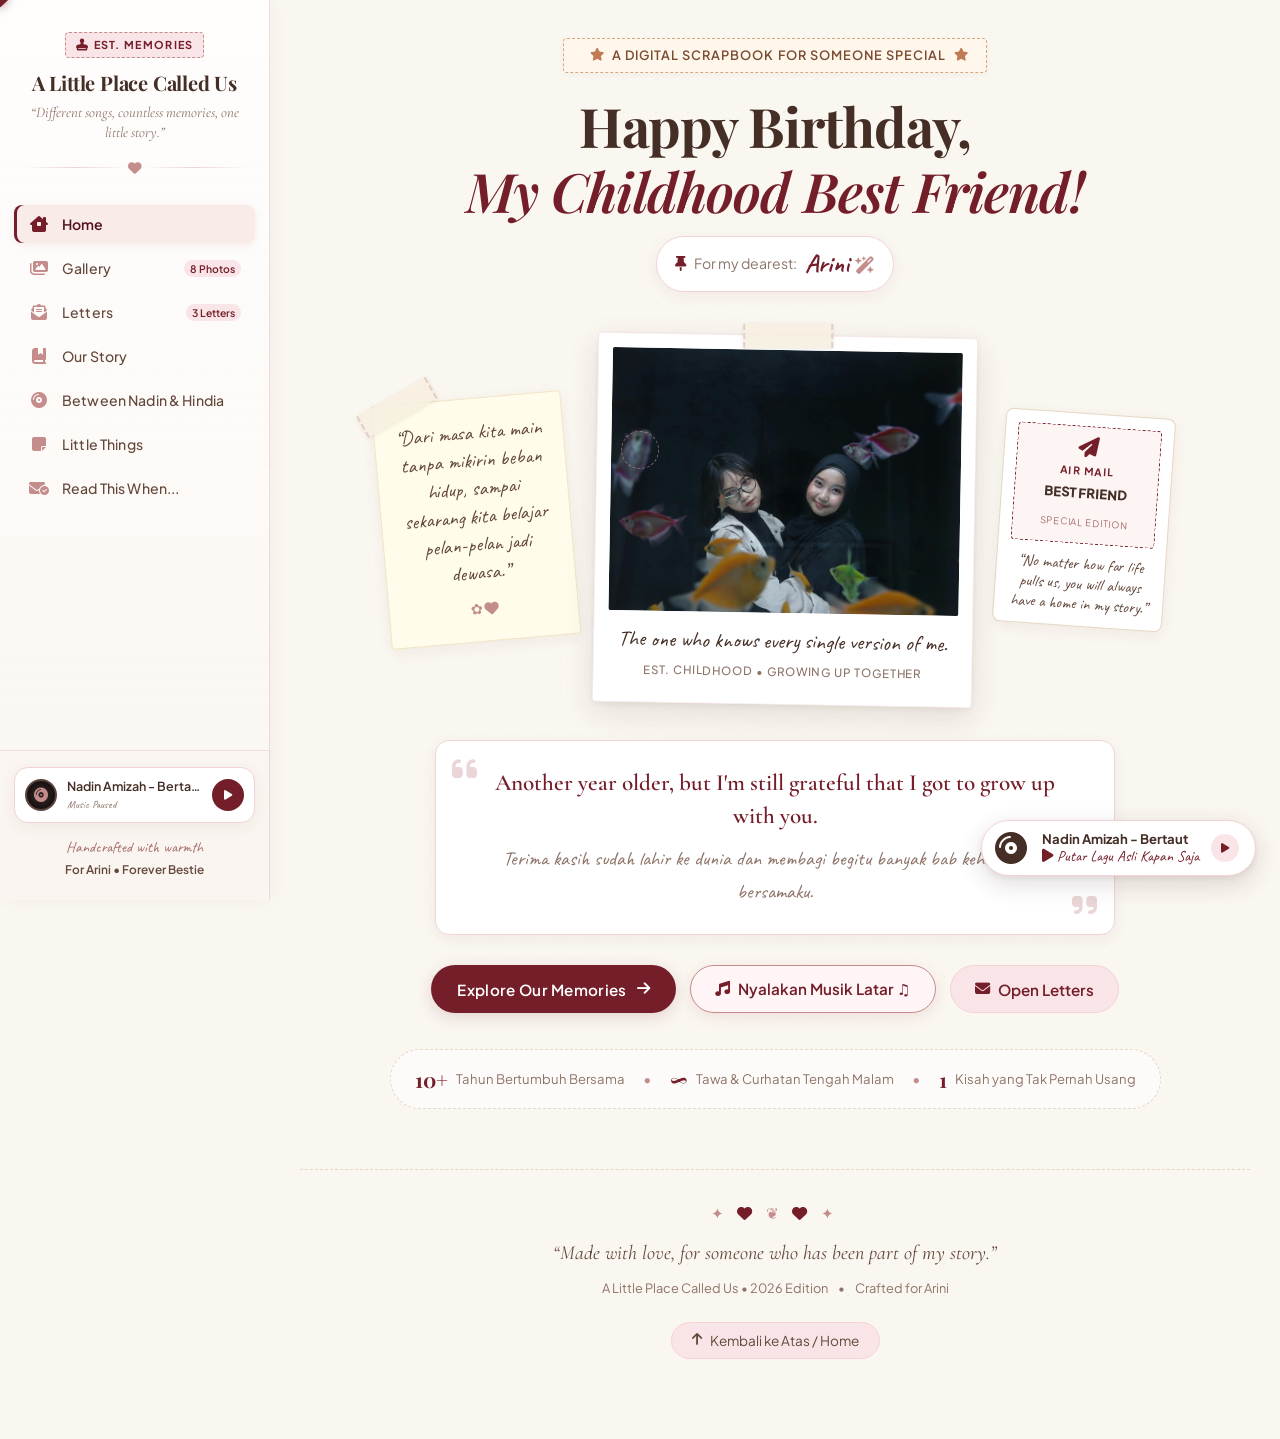
==== index.html @ 7b303b4a "first commit" ====
<!DOCTYPE html>
<html lang="id">
<head>
  <meta charset="UTF-8">
  <meta name="viewport" content="width=device-width, initial-scale=1.0, maximum-scale=5.0">
  <title>A Little Place Called Us — Happy Birthday, Arini!</title>
  <meta name="description" content="A personal memory journal and digital scrapbook for my childhood best friend.">

  <!-- Google Fonts -->
  <link rel="preconnect" href="https://fonts.googleapis.com">
  <link rel="preconnect" href="https://fonts.gstatic.com" crossorigin>
  <link href="https://fonts.googleapis.com/css2?family=Caveat:wght@400..700&family=Cormorant+Garamond:ital,wght@0,400;0,600;1,400&family=Playfair+Display:ital,wght@0,400..800;1,400..800&family=Plus+Jakarta+Sans:wght@300;400;500;600;700&display=swap" rel="stylesheet">

  <!-- Font Awesome 6 (for beautiful icons & symbols) -->
  <link rel="stylesheet" href="https://cdnjs.cloudflare.com/ajax/libs/font-awesome/6.5.2/css/all.min.css" integrity="sha512-SnH5WK+bZxgPHs44uWIX+LLJAJ9/2PkPKZ5QiAj6Ta86w+fsb2TkcmfRyVX3pBnMFcV7oQPJkl9QevSCWr3W6A==" crossorigin="anonymous" referrerpolicy="no-referrer" />

  <link rel="stylesheet" href="style.css">
</head>
<body>

  <!-- Custom Cursor (Desktop) -->
  <div class="custom-cursor" id="customCursor" aria-hidden="true">
    <i class="fa-solid fa-heart"></i>
  </div>
  <div class="custom-cursor-follower" id="customCursorFollower" aria-hidden="true"></div>

  <!-- Loading Screen -->
  <div class="loading-screen" id="loadingScreen">
    <div class="loader-content">
      <div class="loader-envelope">
        <div class="loader-envelope-flap"></div>
        <div class="loader-heart"><i class="fa-solid fa-heart"></i></div>
      </div>
      <h2 class="loader-title">Preparing your little surprise...</h2>
      <p class="loader-subtitle">Mengumpulkan tawa, melodi, dan kenangan kecil kita.</p>
      <div class="loader-bar-wrap">
        <div class="loader-bar" id="loaderBar"></div>
      </div>
      <span class="loader-counter" id="loaderCounter">0%</span>
    </div>
  </div>

  <!-- Floating Hearts Background Container -->
  <div class="floating-hearts-container" id="floatingHeartsContainer" aria-hidden="true"></div>

  <!-- Audio Element -->
  <audio id="bgMusic" loop preload="auto">
    <source src="assets/music/background.wav" type="audio/wav">
    <source src="assets/music/background.mp3" type="audio/mp3">
  </audio>

  <!-- Mobile Top Bar (Responsive Header) -->
  <header class="mobile-topbar" id="mobileTopbar">
    <button class="hamburger-btn" id="hamburgerBtn" aria-label="Buka Menu Navigasi">
      <i class="fa-solid fa-bars hamburger-icon"></i>
    </button>
    <div class="mobile-brand">
      <span class="brand-sub">Scrapbook</span>
      <span class="brand-title">A Little Place Called Us</span>
    </div>
    <button class="mobile-music-btn" id="mobileMusicBtn" aria-label="Musik Latar">
      <i class="fa-solid fa-compact-disc mobile-disc-icon"></i>
    </button>
  </header>

  <!-- Floating Persistent Music Player Widget (Accessible Anywhere, Desktop & Mobile) -->
  <div class="floating-music-widget" id="floatingMusicWidget">
    <button class="floating-music-card" id="floatingMusicBtn" aria-label="Kontrol Musik Latar">
      <div class="floating-disc-wrap">
        <i class="fa-solid fa-compact-disc floating-disc" id="floatingDisc"></i>
        <span class="floating-music-pulse" aria-hidden="true"></span>
      </div>
      <div class="floating-music-info">
        <span class="floating-title" id="floatingSongTitle">Background Melody</span>
        <span class="floating-sub" id="floatingSongStatus"><i class="fa-solid fa-play"></i> Putar Musik Kapan Saja</span>
      </div>
      <div class="floating-action-icon">
        <i class="fa-solid fa-play" id="floatingPlayIcon"></i>
        <i class="fa-solid fa-pause" id="floatingPauseIcon" style="display:none;"></i>
      </div>
    </button>
  </div>

  <!-- Sidebar Overlay (Mobile) -->
  <div class="sidebar-backdrop" id="sidebarBackdrop"></div>

  <div class="layout-wrapper">
    <!-- Sidebar Navigation -->
    <aside class="sidebar" id="sidebar">
      <!-- Mobile Close Button inside drawer -->
      <button class="sidebar-close-btn" id="sidebarCloseBtn" aria-label="Tutup Menu">
        <i class="fa-solid fa-xmark"></i>
      </button>

      <div class="sidebar-header">
        <div class="sidebar-stamp">
          <i class="fa-solid fa-stamp stamp-icon-fa"></i>
          <span class="stamp-text">EST. MEMORIES</span>
        </div>
        <h1 class="sidebar-title">A Little Place Called Us</h1>
        <p class="sidebar-tagline">“Different songs, countless memories, one little story.”</p>
        <div class="sidebar-divider">
          <span><i class="fa-solid fa-heart"></i></span>
        </div>
      </div>

      <nav class="sidebar-nav">
        <ul class="nav-list">
          <li class="nav-item">
            <button class="nav-link active" data-target="home">
              <span class="nav-icon"><i class="fa-solid fa-house-chimney-window"></i></span>
              <span class="nav-text">Home</span>
              <span class="nav-tape"></span>
            </button>
          </li>
          <li class="nav-item">
            <button class="nav-link" data-target="gallery">
              <span class="nav-icon"><i class="fa-solid fa-images"></i></span>
              <span class="nav-text">Gallery</span>
              <span class="nav-badge">8 Photos</span>
            </button>
          </li>
          <li class="nav-item">
            <button class="nav-link" data-target="letters">
              <span class="nav-icon"><i class="fa-solid fa-envelope-open-text"></i></span>
              <span class="nav-text">Letters</span>
              <span class="nav-badge">3 Letters</span>
            </button>
          </li>
          <li class="nav-item">
            <button class="nav-link" data-target="story">
              <span class="nav-icon"><i class="fa-solid fa-book-bookmark"></i></span>
              <span class="nav-text">Our Story</span>
            </button>
          </li>
          <li class="nav-item">
            <button class="nav-link" data-target="music-corner">
              <span class="nav-icon"><i class="fa-solid fa-compact-disc"></i></span>
              <span class="nav-text">Between Nadin &amp; Hindia</span>
            </button>
          </li>
          <li class="nav-item">
            <button class="nav-link" data-target="little-things">
              <span class="nav-icon"><i class="fa-solid fa-note-sticky"></i></span>
              <span class="nav-text">Little Things</span>
            </button>
          </li>
          <li class="nav-item">
            <button class="nav-link" data-target="read-when">
              <span class="nav-icon"><i class="fa-solid fa-envelope-circle-check"></i></span>
              <span class="nav-text">Read This When...</span>
            </button>
          </li>
        </ul>
      </nav>

      <!-- Sidebar Music Player Capsule -->
      <div class="sidebar-footer">
        <div class="music-capsule" id="musicCapsule">
          <div class="vinyl-mini" id="miniVinyl">
            <i class="fa-solid fa-compact-disc fa-spin-slow"></i>
          </div>
          <div class="music-info">
            <span class="music-title-mini" id="musicTitleMini">Play Background Melody</span>
            <span class="music-status" id="musicStatus">Acoustic Lo-Fi Vibes</span>
          </div>
          <button class="music-play-btn" id="musicToggleBtn" aria-label="Toggle Musik">
            <i class="fa-solid fa-play play-icon"></i>
            <i class="fa-solid fa-pause pause-icon" style="display:none;"></i>
          </button>
        </div>

        <div class="sidebar-dedication">
          <span>Handcrafted with warmth</span>
          <strong>For Arini • Forever Bestie</strong>
        </div>
      </div>
    </aside>

    <!-- Main Content Container -->
    <main class="main-content" id="mainContent">

      <!-- ==============================================
           SECTION 1: HOME
           ============================================== -->
      <section class="page-section active" id="home" data-title="Home">
        <div class="scrapbook-container">
          
          <div class="home-hero">
            <!-- Vintage Paper Header Badge -->
            <div class="vintage-badge fade-in">
              <span class="badge-tape"></span>
              <i class="fa-solid fa-star badge-star"></i>
              <span class="badge-txt">A Digital Scrapbook For Someone Special</span>
              <i class="fa-solid fa-star badge-star"></i>
            </div>

            <h1 class="home-headline fade-in delay-1">
              Happy Birthday, <br>
              <span class="highlight-serif">My Childhood Best Friend!</span>
            </h1>

            <div class="friend-name-tag fade-in delay-2">
              <i class="fa-solid fa-thumbtack pin-icon"></i>
              <span class="dear-text">For my dearest:</span>
              <span class="name-script">Arini <i class="fa-solid fa-wand-magic-sparkles"></i></span>
            </div>

            <!-- Main Scrapbook Composition -->
            <div class="home-scrapbook-stage fade-in delay-3">
              
              <!-- Left decorative sticky note -->
              <div class="scrapbook-sticky-note sticky-left">
                <span class="tape-strip tape-diagonal"></span>
                <p class="handwriting-text">
                  “Dari masa kita main tanpa mikirin beban hidup, sampai sekarang kita belajar pelan-pelan jadi dewasa.”
                </p>
                <div class="doodle-flower">
                  <i class="fa-solid fa-flower"></i> ✿ <i class="fa-solid fa-heart"></i>
                </div>
              </div>

              <!-- Main Polaroid Photo -->
              <div class="main-polaroid-wrapper">
                <div class="polaroid-frame main-polaroid">
                  <span class="tape-strip tape-center"></span>
                  <div class="polaroid-img-box">
                    <img src="assets/images/main-photo.jpg" alt="Foto Masa Kecil Kita Berdua" class="polaroid-img" id="homeMainImg">
                    <div class="photo-overlay-vignette"></div>
                  </div>
                  <div class="polaroid-caption">
                    <p class="caption-handwritten">The one who knows every single version of me.</p>
                    <span class="caption-date">Est. Childhood • Growing Up Together</span>
                  </div>
                </div>
              </div>

              <!-- Right decorative postal stamp -->
              <div class="scrapbook-stamp-card stamp-right">
                <div class="stamp-inner">
                  <i class="fa-solid fa-paper-plane stamp-icon"></i>
                  <span class="stamp-country">AIR MAIL</span>
                  <span class="stamp-value">BEST FRIEND</span>
                  <span class="stamp-seal">SPECIAL EDITION</span>
                </div>
                <p class="stamp-note">“No matter how far life pulls us, you will always have a home in my story.”</p>
              </div>

            </div>

            <!-- Animated Quote Card -->
            <div class="quote-card fade-in delay-4">
              <i class="fa-solid fa-quote-left quote-mark"></i>
              <blockquote class="home-quote">
                Another year older, but I'm still grateful that I got to grow up with you.
              </blockquote>
              <i class="fa-solid fa-quote-right quote-mark end"></i>
              <div class="quote-sub-message">
                Terima kasih sudah lahir ke dunia dan membagi begitu banyak bab kehidupanmu bersamaku.
              </div>
            </div>

            <!-- Call to Actions & Direct Music Trigger -->
            <div class="home-actions fade-in delay-5">
              <button class="btn-vintage-primary" data-navigate="gallery">
                <span>Explore Our Memories</span>
                <i class="fa-solid fa-arrow-right"></i>
              </button>
              
              <!-- Direct Music Button: Playable at any time -->
              <button class="btn-vintage-music" id="heroMusicBtn">
                <i class="fa-solid fa-music"></i>
                <span id="heroMusicBtnText">Nyalakan Musik Latar ♫</span>
              </button>

              <button class="btn-vintage-secondary" data-navigate="letters">
                <i class="fa-solid fa-envelope"></i>
                <span>Open Letters</span>
              </button>
            </div>

            <!-- Mini decorative ticker -->
            <div class="friendship-stats-ticker">
              <div class="stat-pill">
                <span class="stat-num">10+</span>
                <span class="stat-lbl">Tahun Bertumbuh Bersama</span>
              </div>
              <div class="stat-dot">•</div>
              <div class="stat-pill">
                <span class="stat-num">∞</span>
                <span class="stat-lbl">Tawa &amp; Curhatan Tengah Malam</span>
              </div>
              <div class="stat-dot">•</div>
              <div class="stat-pill">
                <span class="stat-num">1</span>
                <span class="stat-lbl">Kisah yang Tak Pernah Usang</span>
              </div>
            </div>

          </div>

        </div>
      </section>


      <!-- ==============================================
           SECTION 2: GALLERY — OUR LITTLE MOMENTS
           ============================================== -->
      <section class="page-section" id="gallery" data-title="Gallery">
        <div class="scrapbook-container">
          
          <div class="section-header">
            <span class="section-tag"><i class="fa-solid fa-camera-retro"></i> Photobooth Moments</span>
            <h2 class="section-title">Our Little Moments</h2>
            <p class="section-subtitle">Delapan potret manis di photobooth, ribuan pesona cantik dan tawa menggemaskan yang selalu bikin kangen.</p>
            <div class="floral-divider">
              <span>❧ <i class="fa-solid fa-heart"></i> ❧</span>
            </div>
          </div>

          <div class="gallery-instructions">
            <span class="click-hint"><i class="fa-solid fa-lightbulb"></i> Klik pada setiap polaroid untuk melihat foto dalam ukuran penuh dan membaca cerita di baliknya.</span>
          </div>

          <!-- Pinterest / Scrapbook Masonry Grid (8 Landscape Photobooth Photos) -->
          <div class="scrapbook-grid" id="galleryGrid">
            
            <!-- Photo 1 -->
            <article class="polaroid-item tilt-left" data-index="0" data-src="assets/images/photo1.jpg" data-caption="Lihat deh senyummu di sini, manis dan teduh banget. Dari dulu sampai sekarang, kamu selalu punya aura menenangkan yang bikin siapa pun di dekatmu merasa nyaman." data-date="Photobooth • Senyum Paling Teduh">
              <span class="washi-tape washi-top-left"></span>
              <div class="polaroid-card">
                <div class="polaroid-photo-wrap">
                  <img src="assets/images/photo1.jpg" alt="Photobooth Bersama - Senyum Manis" class="polaroid-thumb" loading="lazy">
                  <div class="hover-zoom-badge">
                    <i class="fa-solid fa-magnifying-glass-plus"></i>
                  </div>
                </div>
                <div class="polaroid-meta">
                  <span class="polaroid-num">#01</span>
                  <p class="polaroid-text">Senyum manismu yang selalu bikin suasana jadi hangat dan tenang.</p>
                </div>
              </div>
            </article>

            <!-- Photo 2 -->
            <article class="polaroid-item tilt-right" data-index="1" data-src="assets/images/photo2.jpg" data-caption="Gaya santai dengan pose andalan, tapi pesonanya gak pernah main-main. Kamu tuh perpaduan sempurna antara sosok yang keren, mandiri, dan berhati sangat tulus." data-date="Photobooth • Cantik &amp; Keren">
              <span class="washi-tape washi-top-right"></span>
              <div class="polaroid-card">
                <div class="polaroid-photo-wrap">
                  <img src="assets/images/photo2.jpg" alt="Photobooth Bersama - Pose Keren" class="polaroid-thumb" loading="lazy">
                  <div class="hover-zoom-badge">
                    <i class="fa-solid fa-magnifying-glass-plus"></i>
                  </div>
                </div>
                <div class="polaroid-meta">
                  <span class="polaroid-num">#02</span>
                  <p class="polaroid-text">Definisi cewek manis dan keren yang pesonanya gak pernah luntur.</p>
                </div>
              </div>
            </article>

            <!-- Photo 3 -->
            <article class="polaroid-item tilt-left" data-index="2" data-src="assets/images/photo3.jpg" data-caption="Tolong ya, ini kenapa lucu dan menggemaskan banget? Mau pose bertopang dagu atau bibir dikerucutin begini, kamu tetap kelihatan sangat manis dan fotogenik!" data-date="Photobooth • Paling Menggemaskan">
              <span class="washi-tape washi-center"></span>
              <div class="polaroid-card">
                <div class="polaroid-photo-wrap">
                  <img src="assets/images/photo3.jpg" alt="Photobooth Bersama - Pose Gemas" class="polaroid-thumb" loading="lazy">
                  <div class="hover-zoom-badge">
                    <i class="fa-solid fa-magnifying-glass-plus"></i>
                  </div>
                </div>
                <div class="polaroid-meta">
                  <span class="polaroid-num">#03</span>
                  <p class="polaroid-text">Pose gemas bertabur pesona bidadari, imutnya kebangetan!</p>
                </div>
              </div>
            </article>

            <!-- Photo 4 -->
            <article class="polaroid-item tilt-right" data-index="3" data-src="assets/images/photo4.jpg" data-caption="Sisi jahil dan lucumu yang selalu berhasil bikin hari-hariku penuh tawa. Gak peduli seabsurd apa posenya, kamu selalu terlihat cantik, ekspresif, dan menyenangkan." data-date="Photobooth • Sisi Jahil &amp; Cantik">
              <span class="washi-tape washi-top-left"></span>
              <div class="polaroid-card">
                <div class="polaroid-photo-wrap">
                  <img src="assets/images/photo4.jpg" alt="Photobooth Bersama - Pose Jahil" class="polaroid-thumb" loading="lazy">
                  <div class="hover-zoom-badge">
                    <i class="fa-solid fa-magnifying-glass-plus"></i>
                  </div>
                </div>
                <div class="polaroid-meta">
                  <span class="polaroid-num">#04</span>
                  <p class="polaroid-text">Mau pose anggun atau konyol begini, cantiknya tetap gak ada tandingannya.</p>
                </div>
              </div>
            </article>

            <!-- Photo 5 -->
            <article class="polaroid-item tilt-left" data-index="4" data-src="assets/images/photo5.jpg" data-caption="Kecantikanmu bukan cuma terpancar dari wajah manismu, tapi juga dari ketulusan hatimu yang luar biasa. Bangga dan bersyukur banget punya sahabat secantik dan sebaik kamu, Arini." data-date="Photobooth • Bidadari Favorit">
              <span class="washi-tape washi-top-right"></span>
              <div class="polaroid-card">
                <div class="polaroid-photo-wrap">
                  <img src="assets/images/photo5.jpg" alt="Photobooth Bersama - Anggun &amp; Manis" class="polaroid-thumb" loading="lazy">
                  <div class="hover-zoom-badge">
                    <i class="fa-solid fa-magnifying-glass-plus"></i>
                  </div>
                </div>
                <div class="polaroid-meta">
                  <span class="polaroid-num">#05</span>
                  <p class="polaroid-text">Cantik, berhati baik, dan selalu jadi sosok favorit di duniaku.</p>
                </div>
              </div>
            </article>

            <!-- Photo 6 -->
            <article class="polaroid-item tilt-right" data-index="5" data-src="assets/images/photo6.jpg" data-caption="Lihat ekspresi usil dan tawamu di sini, gemas banget! Kamu adalah orang yang gak pernah jaim dan selalu bisa membawa kebahagiaan murni di sekelilingmu. Tetap jadi sosok yang ceria dan penuh warna seperti ini ya, Arini!" data-date="Photobooth • Tawa Paling Ceria">
              <span class="washi-tape washi-top-left"></span>
              <div class="polaroid-card">
                <div class="polaroid-photo-wrap">
                  <img src="assets/images/photo6.jpg" alt="Photobooth Bersama - Tawa Lepas &amp; Usil" class="polaroid-thumb" loading="lazy">
                  <div class="hover-zoom-badge">
                    <i class="fa-solid fa-magnifying-glass-plus"></i>
                  </div>
                </div>
                <div class="polaroid-meta">
                  <span class="polaroid-num">#06</span>
                  <p class="polaroid-text">Tawa lepas dan ekspresi ceriamu yang selalu bikin hari-hari jadi berwarna.</p>
                </div>
              </div>
            </article>

            <!-- Photo 7 -->
            <article class="polaroid-item tilt-left" data-index="6" data-src="assets/images/photo7.jpg" data-caption="Pakai bando beruang lucu begini, tingkat keimutanmu langsung melonjak tinggi! Pesona manismu itu alami banget, gak pernah dibuat-buat. Senang banget bisa selalu bertingkah seru dan bahagia bareng kamu." data-date="Photobooth • Manisnya Kelewatan">
              <span class="washi-tape washi-top-right"></span>
              <div class="polaroid-card">
                <div class="polaroid-photo-wrap">
                  <img src="assets/images/photo7.jpg" alt="Photobooth Bersama - Bando Beruang Lucu" class="polaroid-thumb" loading="lazy">
                  <div class="hover-zoom-badge">
                    <i class="fa-solid fa-magnifying-glass-plus"></i>
                  </div>
                </div>
                <div class="polaroid-meta">
                  <span class="polaroid-num">#07</span>
                  <p class="polaroid-text">Bando beruang dan pose seru, tapi tetep kelihatan paling manis seisi dunia.</p>
                </div>
              </div>
            </article>

            <!-- Photo 8 -->
            <article class="polaroid-item tilt-right" data-index="7" data-src="assets/images/photo8.jpg" data-caption="Foto penutup yang sempurna! Pose duck face andalanmu yang selalu juara. Di mataku, kamu akan selalu jadi cewek paling berharga, luar biasa cantik, dan sahabat terbaik yang pernah kumiliki. Selamat ulang tahun, Arini!" data-date="Photobooth • Sempurna &amp; Tiada Dua">
              <span class="washi-tape washi-center"></span>
              <div class="polaroid-card">
                <div class="polaroid-photo-wrap">
                  <img src="assets/images/photo8.jpg" alt="Photobooth Bersama - Pose Duck Face Gemas" class="polaroid-thumb" loading="lazy">
                  <div class="hover-zoom-badge">
                    <i class="fa-solid fa-magnifying-glass-plus"></i>
                  </div>
                </div>
                <div class="polaroid-meta">
                  <span class="polaroid-num">#08</span>
                  <p class="polaroid-text">Pose peace dan duck face andalan—cantik, menggemaskan, dan tiada duanya.</p>
                </div>
              </div>
            </article>

          </div>

        </div>
      </section>


      <!-- ==============================================
           SECTION 3: LETTERS — LETTERS FOR YOU
           ============================================== -->
      <section class="page-section" id="letters" data-title="Letters">
        <div class="scrapbook-container">
          
          <div class="section-header">
            <span class="section-tag"><i class="fa-solid fa-envelope-open-text"></i> Digital Envelopes</span>
            <h2 class="section-title">Letters For You</h2>
            <p class="section-subtitle">Tiga pucuk surat bersegel lilin yang kutulis khusus untukmu. Klik amplop untuk membukanya pelan-pelan.</p>
            <div class="floral-divider">
              <span>❧ <i class="fa-solid fa-heart"></i> ❧</span>
            </div>
          </div>

          <div class="envelopes-wrapper">

            <!-- Envelope 1: Birthday Letter -->
            <div class="envelope-item" data-letter="birthday">
              <div class="envelope-box">
                <div class="envelope-flap"></div>
                <div class="wax-seal seal-burgundy">
                  <i class="fa-solid fa-cake-candles seal-icon"></i>
                </div>
                <div class="envelope-pocket">
                  <span class="envelope-stamp-mini">PAR AVION</span>
                  <div class="envelope-front-text">
                    <span class="env-to">To: Arini</span>
                    <span class="env-tag">A Birthday Letter</span>
                  </div>
                </div>
                <!-- Peeking letter sheet -->
                <div class="letter-sheet-peek">
                  <span class="peek-line"></span>
                  <span class="peek-line short"></span>
                </div>
              </div>
              <div class="envelope-label">
                <h3>A Birthday Letter</h3>
                <p>Selamat bertambah usia, sosok terfavorit di duniaku.</p>
                <button class="btn-open-envelope">
                  <span>Buka Surat Ini</span>
                  <i class="fa-solid fa-arrow-right"></i>
                </button>
              </div>
            </div>

            <!-- Envelope 2: Thank You Letter -->
            <div class="envelope-item" data-letter="thankyou">
              <div class="envelope-box">
                <div class="envelope-flap"></div>
                <div class="wax-seal seal-rose">
                  <i class="fa-solid fa-hand-holding-heart seal-icon"></i>
                </div>
                <div class="envelope-pocket">
                  <span class="envelope-stamp-mini">GRATITUDE</span>
                  <div class="envelope-front-text">
                    <span class="env-to">To: Arini</span>
                    <span class="env-tag">Thank You Letter</span>
                  </div>
                </div>
                <div class="letter-sheet-peek">
                  <span class="peek-line"></span>
                  <span class="peek-line short"></span>
                </div>
              </div>
              <div class="envelope-label">
                <h3>Thank You Letter</h3>
                <p>Terima kasih untuk kehadiranmu yang tulus tanpa syarat.</p>
                <button class="btn-open-envelope">
                  <span>Buka Surat Ini</span>
                  <i class="fa-solid fa-arrow-right"></i>
                </button>
              </div>
            </div>

            <!-- Envelope 3: Letter for Our Future -->
            <div class="envelope-item" data-letter="future">
              <div class="envelope-box">
                <div class="envelope-flap"></div>
                <div class="wax-seal seal-gold">
                  <i class="fa-solid fa-star seal-icon"></i>
                </div>
                <div class="envelope-pocket">
                  <span class="envelope-stamp-mini">FOREVER</span>
                  <div class="envelope-front-text">
                    <span class="env-to">To: Arini</span>
                    <span class="env-tag">A Letter for Our Future</span>
                  </div>
                </div>
                <div class="letter-sheet-peek">
                  <span class="peek-line"></span>
                  <span class="peek-line short"></span>
                </div>
              </div>
              <div class="envelope-label">
                <h3>A Letter for Our Future</h3>
                <p>Sebuah janji kecil untuk tahun-tahun yang akan datang.</p>
                <button class="btn-open-envelope">
                  <span>Buka Surat Ini</span>
                  <i class="fa-solid fa-arrow-right"></i>
                </button>
              </div>
            </div>

          </div>

          <!-- Bottom Scrapbook Quote -->
          <div class="letters-footer-note">
            <span class="handwriting-text">“Words may fade into air, but written letters carry the heartbeat of the moment.”</span>
          </div>

        </div>
      </section>


      <!-- ==============================================
           SECTION 4: OUR STORY — FROM THEN TO NOW
           ============================================== -->
      <section class="page-section" id="story" data-title="Our Story">
        <div class="scrapbook-container">
          
          <div class="section-header">
            <span class="section-tag"><i class="fa-solid fa-clock-rotate-left"></i> Timeline of Us</span>
            <h2 class="section-title">From Then To Now</h2>
            <p class="section-subtitle">Garis waktu perjalanan dua orang anak kecil yang memutuskan untuk saling menggenggam tangan melewati setiap babak kehidupan.</p>
            <div class="floral-divider">
              <span>❧ <i class="fa-solid fa-heart"></i> ❧</span>
            </div>
          </div>

          <!-- Vertical Timeline with Scrapbook Cards -->
          <div class="timeline-tree">
            <div class="timeline-stem-line" aria-hidden="true"></div>

            <!-- Milestone 1: The Beginning -->
            <div class="timeline-node node-left scroll-reveal">
              <div class="timeline-marker">
                <i class="fa-solid fa-shapes marker-icon"></i>
              </div>
              <div class="timeline-card">
                <span class="washi-tape washi-top-right"></span>
                <div class="card-stamp-badge">CHAPTER 01</div>
                <span class="timeline-era">The Beginning • SD &amp; Pesantren</span>
                <h3 class="timeline-heading">“Kamu Duduk Sama Siapa, Ris?”</h3>
                <div class="timeline-date-tag"><i class="fa-regular fa-calendar"></i> Kelas 2 SD — Kelas 6 SD</div>
                <p class="timeline-desc">
                  Masih ingat waktu aku baru pindah sekolah saat kelas 2 SD? Aku duduk di sebelah sepupumu, lalu kamu sesekali datang mampir ke meja kami sambil bertanya kalimat itu. Dari kelas 3 SD kita makin dekat apalagi setelah masuk pesantren bareng. Sampai kelas 6, setiap ada foto bersama posisi kita selalu berdampingan.
                </p>
                <div class="timeline-footnote">
                  <span>✦ Momen kunci:</span> Berawal dari anak baru pindah sekolah dan mampir ke meja kelas, berlanjut jadi teman seumur hidup.
                </div>
              </div>
            </div>

            <!-- Milestone 2: Growing Up -->
            <div class="timeline-node node-right scroll-reveal">
              <div class="timeline-marker">
                <i class="fa-solid fa-video marker-icon"></i>
              </div>
              <div class="timeline-card">
                <span class="washi-tape washi-top-left"></span>
                <div class="card-stamp-badge">CHAPTER 02</div>
                <span class="timeline-era">Growing Up • Era SMP &amp; Konten COVID</span>
                <h3 class="timeline-heading">Jedag-Jedug &amp; Video Transisi Absurd</h3>
                <div class="timeline-date-tag"><i class="fa-regular fa-calendar"></i> Masa SMP &amp; Masa Karantina</div>
                <p class="timeline-desc">
                  Masa SMP saat pandemi COVID jadi masa paling random! Kita sering banget bikin video bareng, mulai dari jedag-jedug sampai berbagai macam video transisi yang waktu itu rasanya keren banget. Walau sekarang kalau dilihat lagi bikin cringe sendiri, tapi selalu ada saja ide untuk bikin video berdua dan tertawa lepas.
                </p>
                <div class="timeline-footnote">
                  <span>✦ Momen kunci:</span> Nggak peduli konsepnya apa, yang penting bisa seru-seruan dan bikin video berdua.
                </div>
              </div>
            </div>

            <!-- Milestone 3: The Memories -->
            <div class="timeline-node node-left scroll-reveal">
              <div class="timeline-marker">
                <i class="fa-solid fa-graduation-cap marker-icon"></i>
              </div>
              <div class="timeline-card">
                <span class="washi-tape washi-top-right"></span>
                <div class="card-stamp-badge">CHAPTER 03</div>
                <span class="timeline-era">The Memories • Masa SMA &amp; Cerita Kelas</span>
                <h3 class="timeline-heading">Tidur di Kelas, Catatan Lambat, &amp; Saling Nyuapin</h3>
                <div class="timeline-date-tag"><i class="fa-regular fa-calendar"></i> Putih Abu-Abu &amp; Bangku Kelas</div>
                <p class="timeline-desc">
                  Masa SMA yang penuh kenangan absurd: duduk sebangku dan kadang tidur bareng di kelas, kamu yang hobi ngemil pas guru nerangin (terutama jam pelajaran agama!), dan kamu yang gak sabaran lihat aku makan kelamaan sampai akhirnya nyuapin sendiri. Padahal kamu punya bakat menulis cerita dan AU Twitter yang puitis, tapi kalau urusan mencatat materi di kelas selalu satu huruf demi satu huruf!
                </p>
                <div class="timeline-footnote">
                  <span>✦ Momen kunci:</span> Dari drama catatan kelas sampai kebiasaan saling menjahili yang bikin masa sekolah begitu berkesan.
                </div>
              </div>
            </div>

            <!-- Milestone 4: Today -->
            <div class="timeline-node node-right scroll-reveal">
              <div class="timeline-marker">
                <i class="fa-solid fa-cake-candles marker-icon"></i>
              </div>
              <div class="timeline-card highlight-card">
                <span class="washi-tape washi-center"></span>
                <div class="card-stamp-badge special">CHAPTER 04</div>
                <span class="timeline-era">Today &amp; Beyond • Hari Ini &amp; Masa Depan</span>
                <h3 class="timeline-heading">Dunia Berbeda, Satu Cerita Berdampingan</h3>
                <div class="timeline-date-tag"><i class="fa-regular fa-calendar"></i> Hari Ulang Tahunmu &amp; Seterusnya</div>
                <p class="timeline-desc">
                  Dari dulu selera kita berbeda: anime vs drama Thailand, BL, dan NCT. Sekarang selera musik pun punya dunia masing-masing: Nadin Amizah vs Hindia. Dari kamu yang dulu tergila-gila cowok virtual hingga akhirnya menemukan cinta di dunia nyata, dan dari yang dulu nggak ngopi sekarang jadi suka ngopi. Dunia boleh berbeda, tapi cerita kita tetap melangkah bersama.
                </p>
                <div class="timeline-footnote">
                  <span>✦ Momen kunci:</span> “Different songs, countless memories, one little story.” Selamat ulang tahun sahabat kecilku!
                </div>
              </div>
            </div>

          </div>

          <!-- Timeline Quote Box -->
          <div class="timeline-quote-box">
            <i class="fa-solid fa-quote-left quote-icon"></i>
            <p class="handwriting-text">
              “Time flies, seasons change, people come and go. But I'm blessed that you stayed.”
            </p>
          </div>

        </div>
      </section>


      <!-- ==============================================
           SECTION 6: BETWEEN NADIN & HINDIA
           ============================================== -->
      <section class="page-section" id="music-corner" data-title="Between Nadin & Hindia">
        <div class="scrapbook-container">
          
          <div class="section-header">
            <span class="section-tag"><i class="fa-solid fa-headphones"></i> Musical Soulmates</span>
            <h2 class="section-title">Between Nadin &amp; Hindia</h2>
            <p class="section-subtitle">“Different songs, countless memories, one little story.”</p>
            <div class="floral-divider">
              <span>❧ <i class="fa-solid fa-music"></i> ❧</span>
            </div>
          </div>

          <!-- Dual Musical Worlds Split -->
          <div class="music-dual-wrapper">
            
            <!-- Her World: Nadin Amizah -->
            <div class="music-world-card world-her">
              <span class="washi-tape washi-top-left washi-soft-pink"></span>
              <div class="world-header">
                <div class="world-badge"><i class="fa-solid fa-sparkles"></i> HER WORLD</div>
                <h3 class="world-artist">Nadin Amizah</h3>
                <p class="world-tagline">Lembut, dreamy, puitis, dan penuh kehangatan.</p>
              </div>

              <div class="world-artwork-box">
                <img src="assets/images/album-nadin.jpg" alt="Artwork Nadin Amizah" class="world-cover" loading="lazy">
                <div class="artwork-vinyl-peeking">
                  <div class="vinyl-disc vinyl-nadin"></div>
                </div>
              </div>

              <div class="world-description">
                <p>
                  Selera musikmu yang sehangat pelukan di sore mendung. Kamu selalu menemukan keindahan dalam bait-bait puisi Nadin yang tenang, membiarkan setiap nadanya menyembuhkan lelah dan merayakan kerentanan dengan begitu anggun.
                </p>
              </div>

              <div class="world-tracklist">
                <h4 class="tracklist-title"><i class="fa-solid fa-music"></i> Lagu Favorit Sahabat (Klik lagu untuk dengarkan aslinya):</h4>
                <ul class="song-list">
                  <li class="song-item active" data-song-key="nadin-bertaut" data-audio="assets/music/nadin-bertaut.m4a">
                    <span class="song-idx">01</span>
                    <div class="song-details">
                      <strong class="song-name">Bertaut</strong>
                      <span class="song-note">Tentang ikatan batin yang tak butuh banyak kata.</span>
                    </div>
                    <button class="song-play-pill" aria-label="Putar Lagu Bertaut">
                      <i class="fa-solid fa-play pill-icon"></i>
                      <span class="pill-label">Putar</span>
                    </button>
                    <span class="song-time">05:16</span>
                  </li>
                  <li class="song-item" data-song-key="nadin-rayuan" data-audio="assets/music/nadin-rayuan.m4a">
                    <span class="song-idx">02</span>
                    <div class="song-details">
                      <strong class="song-name">Rayuan Perempuan Gila</strong>
                      <span class="song-note">Sisi jujur dan rentan yang selalu kamu pahami.</span>
                    </div>
                    <button class="song-play-pill" aria-label="Putar Lagu Rayuan Perempuan Gila">
                      <i class="fa-solid fa-play pill-icon"></i>
                      <span class="pill-label">Putar</span>
                    </button>
                    <span class="song-time">04:32</span>
                  </li>
                  <li class="song-item" data-song-key="nadin-sorai" data-audio="assets/music/nadin-sorai.m4a">
                    <span class="song-idx">03</span>
                    <div class="song-details">
                      <strong class="song-name">Sorai</strong>
                      <span class="song-note">Merayakan pertemuan dan keikhlasan yang tulus.</span>
                    </div>
                    <button class="song-play-pill" aria-label="Putar Lagu Sorai">
                      <i class="fa-solid fa-play pill-icon"></i>
                      <span class="pill-label">Putar</span>
                    </button>
                    <span class="song-time">04:20</span>
                  </li>
                  <li class="song-item" data-song-key="nadin-beranjak" data-audio="assets/music/nadin-beranjak.m4a">
                    <span class="song-idx">04</span>
                    <div class="song-details">
                      <strong class="song-name">Beranjak Dewasa</strong>
                      <span class="song-note">Lagu kita tiap kali merasa dunia berputar terlalu cepat.</span>
                    </div>
                    <button class="song-play-pill" aria-label="Putar Lagu Beranjak Dewasa">
                      <i class="fa-solid fa-play pill-icon"></i>
                      <span class="pill-label">Putar</span>
                    </button>
                    <span class="song-time">04:55</span>
                  </li>
                  <li class="song-item" data-song-key="nadin-dirayakan" data-audio="assets/music/nadin-dirayakan.m4a">
                    <span class="song-idx">05</span>
                    <div class="song-details">
                      <strong class="song-name">Semua Aku Dirayakan</strong>
                      <span class="song-note">Karena bersamamu, aku selalu merasa dirayakan seutuhnya.</span>
                    </div>
                    <button class="song-play-pill" aria-label="Putar Lagu Semua Aku Dirayakan">
                      <i class="fa-solid fa-play pill-icon"></i>
                      <span class="pill-label">Putar</span>
                    </button>
                    <span class="song-time">04:48</span>
                  </li>
                </ul>
              </div>
            </div>

            <!-- My World: Hindia -->
            <div class="music-world-card world-me">
              <span class="washi-tape washi-top-right washi-slate"></span>
              <div class="world-header">
                <div class="world-badge"><i class="fa-solid fa-city"></i> MY WORLD</div>
                <h3 class="world-artist">Hindia (Baskara)</h3>
                <p class="world-tagline">Minimalis, reflektif, jujur, dan sedikit moody.</p>
              </div>

              <div class="world-artwork-box">
                <img src="assets/images/album-hindia.jpg" alt="Artwork Hindia" class="world-cover" loading="lazy">
                <div class="artwork-vinyl-peeking">
                  <div class="vinyl-disc vinyl-hindia"></div>
                </div>
              </div>

              <div class="world-description">
                <p>
                  Selera musikku yang lebih lugas dan penuh renungan realitas kota. Lagu-lagu Hindia yang menemani malam-malam overthinking, tentang lelah yang tak terucap, dan keberanian kecil untuk tetap melangkah walau dunia sedang tidak baik-baik saja.
                </p>
              </div>

              <div class="world-tracklist">
                <h4 class="tracklist-title"><i class="fa-solid fa-music"></i> Lagu Favoritku (Klik lagu untuk dengarkan aslinya):</h4>
                <ul class="song-list">
                  <li class="song-item" data-song-key="hindia-evaluasi" data-audio="assets/music/hindia-evaluasi.m4a">
                    <span class="song-idx">01</span>
                    <div class="song-details">
                      <strong class="song-name">Evaluasi</strong>
                      <span class="song-note">Pengingat untuk bernapas saat semuanya terasa terlalu banyak.</span>
                    </div>
                    <button class="song-play-pill" aria-label="Putar Lagu Evaluasi">
                      <i class="fa-solid fa-play pill-icon"></i>
                      <span class="pill-label">Putar</span>
                    </button>
                    <span class="song-time">03:24</span>
                  </li>
                  <li class="song-item" data-song-key="hindia-secukupnya" data-audio="assets/music/hindia-secukupnya.m4a">
                    <span class="song-idx">02</span>
                    <div class="song-details">
                      <strong class="song-name">Secukupnya</strong>
                      <span class="song-note">Kenyataan bahwa hidup kadang memang seberantakan itu.</span>
                    </div>
                    <button class="song-play-pill" aria-label="Putar Lagu Secukupnya">
                      <i class="fa-solid fa-play pill-icon"></i>
                      <span class="pill-label">Putar</span>
                    </button>
                    <span class="song-time">03:28</span>
                  </li>
                  <li class="song-item" data-song-key="hindia-rumah" data-audio="assets/music/hindia-rumah.m4a">
                    <span class="song-idx">03</span>
                    <div class="song-details">
                      <strong class="song-name">Rumah ke Rumah</strong>
                      <span class="song-note">Tentang siapa yang singgah dan siapa yang menetap.</span>
                    </div>
                    <button class="song-play-pill" aria-label="Putar Lagu Rumah ke Rumah">
                      <i class="fa-solid fa-play pill-icon"></i>
                      <span class="pill-label">Putar</span>
                    </button>
                    <span class="song-time">04:37</span>
                  </li>
                  <li class="song-item" data-song-key="hindia-membasuh" data-audio="assets/music/hindia-membasuh.m4a">
                    <span class="song-idx">04</span>
                    <div class="song-details">
                      <strong class="song-name">Membasuh</strong>
                      <span class="song-note">Membersihkan luka bersama orang yang tepat.</span>
                    </div>
                    <button class="song-play-pill" aria-label="Putar Lagu Membasuh">
                      <i class="fa-solid fa-play pill-icon"></i>
                      <span class="pill-label">Putar</span>
                    </button>
                    <span class="song-time">05:12</span>
                  </li>
                  <li class="song-item" data-song-key="hindia-berdansalah" data-audio="assets/music/hindia-berdansalah.m4a">
                    <span class="song-idx">05</span>
                    <div class="song-details">
                      <strong class="song-name">Berdansalah, Karir Ini Tak Ada Artinya</strong>
                      <span class="song-note">Pengingat agar tidak terlalu keras pada diri sendiri.</span>
                    </div>
                    <button class="song-play-pill" aria-label="Putar Lagu Berdansalah">
                      <i class="fa-solid fa-play pill-icon"></i>
                      <span class="pill-label">Putar</span>
                    </button>
                    <span class="song-time">04:08</span>
                  </li>
                </ul>
              </div>
            </div>

          </div>

          <!-- OUR SONG Aesthetic Turntable Player -->
          <div class="our-song-player-card">
            <span class="tape-strip tape-center"></span>
            
            <div class="our-song-header">
              <span class="badge-our-song"><i class="fa-solid fa-compact-disc"></i> OUR HARMONY</span>
              <h3 class="our-song-title">“Different songs, countless memories, one little story.”</h3>
              <p class="our-song-subtitle">Dua selera yang berbeda, dipertemukan dalam satu rasa hangat yang sama.</p>
            </div>

            <div class="turntable-player-layout">
              <!-- Vinyl Record Turntable -->
              <div class="turntable-box">
                <div class="vinyl-platter" id="vinylPlatter">
                  <div class="vinyl-center-label">
                    <i class="fa-solid fa-compact-disc label-star"></i>
                    <span class="label-title">A Little Place Called Us</span>
                    <span class="label-sub">Special Acoustic Mix</span>
                  </div>
                </div>
                <!-- Tonearm -->
                <div class="turntable-tonearm" id="turntableTonearm">
                  <div class="tonearm-head"></div>
                </div>
              </div>

              <!-- Player Controls & Equalizer -->
              <div class="turntable-controls">
                <div class="current-track-meta">
                  <span class="now-playing-tag">NOW PLAYING:</span>
                  <h4 class="now-playing-title" id="nowPlayingTitle">Bertaut &amp; Evaluasi (Acoustic Friendship Melody)</h4>
                  <p class="now-playing-artist" id="nowPlayingArtist">Nadin Amizah &times; Hindia Mashup</p>
                </div>

                <!-- Animated Equalizer Wave -->
                <div class="audio-equalizer" id="audioEqualizer">
                  <span class="eq-bar"></span>
                  <span class="eq-bar"></span>
                  <span class="eq-bar"></span>
                  <span class="eq-bar"></span>
                  <span class="eq-bar"></span>
                  <span class="eq-bar"></span>
                  <span class="eq-bar"></span>
                  <span class="eq-bar"></span>
                </div>

                <!-- Scrubber -->
                <div class="player-scrubber-wrap" id="playerScrubberWrap">
                  <div class="player-scrubber-bar" id="playerScrubberBar"></div>
                </div>
                <div class="player-time-row">
                  <span id="playerCurrentTime">00:00</span>
                  <span id="playerTotalTime">03:45</span>
                </div>

                <!-- Buttons -->
                <div class="player-buttons-row">
                  <button class="player-btn btn-prev" id="playerPrevBtn" aria-label="Lagu Sebelumnya">
                    <i class="fa-solid fa-backward-step"></i>
                  </button>

                  <button class="player-btn btn-play-main" id="playerPlayMainBtn" aria-label="Putar Musik">
                    <i class="fa-solid fa-play icon-play"></i>
                    <i class="fa-solid fa-pause icon-pause" style="display:none;"></i>
                  </button>

                  <button class="player-btn btn-next" id="playerNextBtn" aria-label="Lagu Selanjutnya">
                    <i class="fa-solid fa-forward-step"></i>
                  </button>
                </div>

                <div class="audio-notice">
                  <span><i class="fa-solid fa-circle-play"></i> Kamu bisa menyalakan atau menjeda lagu ini kapan saja dari tombol di atas maupun widget melayang di kanan bawah layar.</span>
                </div>
              </div>
            </div>

          </div>

        </div>
      </section>


      <!-- ==============================================
           SECTION 7: LITTLE THINGS
           ============================================== -->
      <section class="page-section" id="little-things" data-title="Little Things">
        <div class="scrapbook-container">
          
          <div class="section-header">
            <span class="section-tag"><i class="fa-solid fa-thumbtack"></i> Scrapbook Notes</span>
            <h2 class="section-title">Little Things I Remember About You</h2>
            <p class="section-subtitle">“Because the biggest love is hidden in the smallest, sweetest details.”</p>
            <div class="floral-divider">
              <span>❧ <i class="fa-solid fa-heart"></i> ❧</span>
            </div>
          </div>

          <div class="little-things-intro">
            <span class="click-hint"><i class="fa-solid fa-lightbulb"></i> Klik setiap kartu catatan di bawah untuk membuka kenangan dan detail kecil yang selalu kuingat tentangmu.</span>
          </div>

          <!-- Scrapbook Cards Grid (Authentic Memories & Habits) -->
          <div class="cards-scrapbook-grid">
            
            <!-- Card 1: THE BEGINNING -->
            <div class="scrap-card card-yellow-paper" data-card="beginning">
              <i class="fa-solid fa-thumbtack card-pin"></i>
              <div class="card-tag">#01 • THE BEGINNING</div>
              <h3 class="card-title">Your First Little Question</h3>
              <p class="card-preview">Dulu kita bahkan belum benar-benar saling mengenal...</p>
              <div class="card-hidden-content">
                <hr class="card-divider">
                <div class="handwriting-text">
                  <p>“Masih ingat nggak waktu aku baru pindah sekolah saat kelas 2 SD? Aku duduk di sebelah sepupumu, lalu kamu sesekali datang menghampiri meja kami sambil bertanya, 'Kamu duduk sama siapa, Ris?' WKWKWK. Dulu mungkin itu cuma pertanyaan biasa buatmu, tapi siapa sangka orang yang dulu cuma sesekali mampir ke meja kami akhirnya jadi salah satu orang yang paling banyak punya cerita bersamaku.</p>
                  <p>Kita mulai semakin dekat saat kelas 3 SD, apalagi setelah memasuki sekolah pesantren. Semakin naik kelas, semakin banyak cerita yang kita punya. Sampai kelas 6, setiap ada foto bersama, entah bagaimana posisi kita selalu bersebelahan. Sepertinya dari dulu memang sudah terbiasa berdampingan, bahkan sebelum menyadari betapa dekatnya kita nantinya.</p>
                  <p>Kalau dipikir-pikir, lucu juga ya. Semuanya dimulai dari seorang anak yang baru pindah sekolah dan pertanyaan sederhana di depan meja kelas.”</p>
                </div>
              </div>
              <button class="btn-card-toggle">
                <span>Buka Catatan</span>
                <i class="fa-solid fa-arrow-right"></i>
              </button>
            </div>

            <!-- Card 2: PARTNERS IN CRIME -->
            <div class="scrap-card card-pink-paper" data-card="crime">
              <span class="washi-tape washi-top-right"></span>
              <div class="card-tag">#02 • PARTNERS IN CRIME</div>
              <h3 class="card-title">Our Favorite Kind of Chaos</h3>
              <p class="card-preview">Dari saling mengejek sampai menggosipkan hal-hal random...</p>
              <div class="card-hidden-content">
                <hr class="card-divider">
                <div class="handwriting-text">
                  <p>“Sepertinya kita memang punya bakat khusus untuk saling mengejek satu sama lain. Dari zaman SD, SMP, sampai SMA, selalu ada saja bahan untuk dijadikan candaan. Kadang saling membully, kadang bergosip, kadang cuma menertawakan sesuatu yang mungkin orang lain nggak akan mengerti.</p>
                  <p>Entah bagaimana, hal-hal receh seperti itu selalu terasa lebih seru kalau dilakukan bersamamu. Kita juga pernah melewati banyak fase dengan kesukaan yang berbeda-beda. Aku dengan anime kesukaanku, sementara kamu pernah berada di era drama Thailand dan BL. Lalu ketika SMA, aku masih setia dengan anime, sedangkan kamu mulai memasuki dunia K-pop, terutama NCT.</p>
                  <p>Sekarang urusan musik pun kita punya dunia masing-masing. Kamu dengan lagu-lagu Nadin Amizah dan aku dengan Hindia.</p>
                  <p>Dan satu hal yang nggak boleh dilupakan, kamu itu dari dulu punya bakat luar biasa untuk tergila-gila sama cowok virtual. WKWKWK. Entah sudah berapa banyak karakter fiksi yang pernah berhasil mencuri perhatianmu. Untungnya sekarang kamu sudah menemukan cinta di dunia nyata. Akhirnya nggak cuma mengagumi cowok dari balik layar, ya? HAHAHA.</p>
                  <p>Ternyata selera boleh berbeda, dunia boleh berbeda, tapi cerita kita tetap berjalan berdampingan.”</p>
                </div>
              </div>
              <button class="btn-card-toggle">
                <span>Buka Catatan</span>
                <i class="fa-solid fa-arrow-right"></i>
              </button>
            </div>

            <!-- Card 3: OUR CONTENT ERA -->
            <div class="scrap-card card-kraft-paper" data-card="content-era">
              <span class="card-tape-corner"></span>
              <div class="card-tag">#03 • OUR CONTENT ERA</div>
              <h3 class="card-title">The COVID Video Chronicles</h3>
              <p class="card-preview">Jedag-jedug, transisi, dan video-video random zaman SMP...</p>
              <div class="card-hidden-content">
                <hr class="card-divider">
                <div class="handwriting-text">
                  <p>“Kalau mengingat masa SMP saat COVID, rasanya pengin ketawa sekaligus malu sendiri. Kita sering banget bikin video bersama, mulai dari jedag-jedug sampai berbagai macam video transisi yang waktu itu rasanya keren banget. HAHAHA.</p>
                  <p>Nggak peduli konsepnya apa, selalu ada saja ide untuk bikin video lagi. Rasanya setiap momen bisa dijadikan bahan untuk membuat konten bersama.</p>
                  <p>Mungkin sekarang kalau melihat hasil videonya lagi kita bakal merasa cringe sendiri, tapi justru itu yang bikin kenangannya berharga. Kita pernah berada di masa ketika hal sesederhana membuat video bersama bisa jadi kesenangan tersendiri.</p>
                  <p>Kalau suatu hari kita membuka lagi video-video lama itu, semoga kita masih bisa tertawa dengan cara yang sama seperti dulu.”</p>
                </div>
              </div>
              <button class="btn-card-toggle">
                <span>Buka Catatan</span>
                <i class="fa-solid fa-arrow-right"></i>
              </button>
            </div>

            <!-- Card 4: HER LITTLE LITERARY WORLD -->
            <div class="scrap-card card-cream-paper" data-card="literary-world">
              <i class="fa-solid fa-thumbtack card-pin"></i>
              <div class="card-tag">#04 • HER LITTLE LITERARY WORLD</div>
              <h3 class="card-title">A Girl Made of Words</h3>
              <p class="card-preview">Punya banyak cerita di kepala, pandai merangkai kata, tapi selalu kehabisan waktu saat mencatat pelajaran...</p>
              <div class="card-hidden-content">
                <hr class="card-divider">
                <div class="handwriting-text">
                  <p>“Ada satu sisi dirimu yang selalu menarik buatku, yaitu kecintaanmu sama dunia tulisan. Dulu waktu SMA kamu suka banget baca AU di Twitter, tenggelam dalam cerita-cerita yang entah berapa banyak sudah kamu baca.</p>
                  <p>Kamu juga punya kemampuan merangkai kata yang bagus banget. Bisa bikin cerpen, menyusun kalimat puitis, dan menuangkan sesuatu ke dalam tulisan dengan cara yang indah. Kadang aku sampai berpikir, kok bisa ya seseorang punya banyak sekali kata-kata indah di kepalanya?</p>
                  <p>Kamu itu seperti punya dunia sendiri yang dipenuhi cerita, kalimat, dan imajinasi. Tapi lucunya, semua kemampuan sastra itu seolah menghilang ketika tiba waktunya mencatat pelajaran di kelas. WKWKWK.</p>
                  <p>Kalau menulis cerita bisa seindah itu, kenapa mencatat materi harus satu huruf demi satu huruf? Guru sudah menjelaskan panjang lebar, sementara tulisanmu masih berjuang mengejar materi. HAHAHA.</p>
                  <p>Tapi itulah salah satu hal yang membuatmu unik. Seseorang yang bisa begitu pandai merangkai kata, tetapi kalau urusan mencatat di kelas ternyata punya kecepatan tersendiri.”</p>
                </div>
              </div>
              <button class="btn-card-toggle">
                <span>Buka Catatan</span>
                <i class="fa-solid fa-arrow-right"></i>
              </button>
            </div>

            <!-- Card 5: CLASSROOM MEMORIES -->
            <div class="scrap-card card-rose-paper" data-card="classroom-memories">
              <span class="washi-tape washi-center"></span>
              <div class="card-tag">#05 • CLASSROOM MEMORIES</div>
              <h3 class="card-title">Sleeping, Snacking &amp; Slow Notes</h3>
              <p class="card-preview">Masa SMA, tidur di kelas, makan saat pelajaran, dan urusan menyuapi teman...</p>
              <div class="card-hidden-content">
                <hr class="card-divider">
                <div class="handwriting-text">
                  <p>“HAHAHAHA, masa SMA mungkin punya banyak sekali cerita yang nggak akan pernah habis kalau dibahas.</p>
                  <p>Kita yang sering duduk bersebelahan, bahkan kadang sampai tidur bareng di kelas. Belum lagi kebiasaanmu yang suka makan saat guru sedang menjelaskan. Apalagi kalau sudah pelajaran agama, rasanya kamu punya hubungan yang cukup rumit dengan jam pelajaran itu. WKWKWK.</p>
                  <p>Ada juga kebiasaanmu yang satu ini: kalau sudah waktunya mencatat, rasanya setiap huruf harus ditulis dengan penuh pertimbangan. Satu huruf demi satu huruf, pelan-pelan sekali. Padahal kalau urusan merangkai kata untuk cerita, kamu bisa begitu lancar. Memang ada-ada saja dirimu.</p>
                  <p>Dan aku juga nggak akan lupa bagaimana kamu selalu kesal kalau aku makan terlalu lama sampai akhirnya memilih menyuapiku sendiri. HAHAHAHA.</p>
                  <p>Dulu kamu bahkan nggak minum kopi waktu sekolah, tapi sekarang setelah lulus malah jadi suka ngopi. Banyak juga ya kebiasaan yang berubah seiring waktu.</p>
                  <p>Kalau dipikir-pikir, kelas mungkin tempat kita belajar, tapi ternyata juga menjadi tempat terkumpulnya banyak kenangan absurd kita. Dari tidur bersama, makan saat pelajaran, sampai hal-hal kecil yang sekarang justru paling sering membuatku tersenyum ketika mengingatnya.”</p>
                </div>
              </div>
              <button class="btn-card-toggle">
                <span>Buka Catatan</span>
                <i class="fa-solid fa-arrow-right"></i>
              </button>
            </div>

          </div>

          <!-- Little Things Closing Quote Banner -->
          <div class="little-things-footer-banner">
            <span class="deco-icon-left"><i class="fa-solid fa-seedling"></i> <i class="fa-solid fa-star"></i></span>
            <p class="little-things-footer-quote">
              “Some memories are too small to tell everyone, but too special to ever forget.”
            </p>
            <span class="deco-icon-right"><i class="fa-solid fa-heart"></i> <i class="fa-solid fa-sparkles"></i></span>
          </div>

        </div>
      </section>


      <!-- ==============================================
           SECTION 8: READ THIS WHEN...
           ============================================== -->
      <section class="page-section" id="read-when" data-title="Read This When...">
        <div class="scrapbook-container">
          
          <div class="section-header">
            <span class="section-tag"><i class="fa-solid fa-envelope-circle-check"></i> Emergency Hugs</span>
            <h2 class="section-title">Read This When...</h2>
            <p class="section-subtitle">Untuk saat-saat di mana aku gak bisa ada langsung di sampingmu, simpan surat-surat kecil ini di dalam hatimu.</p>
            <div class="floral-divider">
              <span>❧ <i class="fa-solid fa-heart"></i> ❧</span>
            </div>
          </div>

          <!-- Mini Envelopes Grid -->
          <div class="read-when-grid">
            
            <!-- When 1 -->
            <div class="when-envelope" data-when="sad">
              <div class="when-env-pocket">
                <div class="when-flap"></div>
                <div class="when-seal"><i class="fa-solid fa-cloud-showers-heavy"></i></div>
                <div class="when-title-box">
                  <span class="when-label">OPEN WHEN:</span>
                  <h4>Read this when you're sad.</h4>
                </div>
              </div>
              <button class="btn-open-when">
                <span>Buka Surat Pelukan</span>
                <i class="fa-solid fa-arrow-right"></i>
              </button>
            </div>

            <!-- When 2 -->
            <div class="when-envelope" data-when="miss">
              <div class="when-env-pocket">
                <div class="when-flap"></div>
                <div class="when-seal"><i class="fa-solid fa-paper-plane"></i></div>
                <div class="when-title-box">
                  <span class="when-label">OPEN WHEN:</span>
                  <h4>Read this when you miss me.</h4>
                </div>
              </div>
              <button class="btn-open-when">
                <span>Buka Surat Rindu</span>
                <i class="fa-solid fa-arrow-right"></i>
              </button>
            </div>

            <!-- When 3 -->
            <div class="when-envelope" data-when="lonely">
              <div class="when-env-pocket">
                <div class="when-flap"></div>
                <div class="when-seal"><i class="fa-solid fa-moon"></i></div>
                <div class="when-title-box">
                  <span class="when-label">OPEN WHEN:</span>
                  <h4>Read this when you feel lonely.</h4>
                </div>
              </div>
              <button class="btn-open-when">
                <span>Buka Surat Hangat</span>
                <i class="fa-solid fa-arrow-right"></i>
              </button>
            </div>

            <!-- When 4 -->
            <div class="when-envelope" data-when="loved">
              <div class="when-env-pocket">
                <div class="when-flap"></div>
                <div class="when-seal"><i class="fa-solid fa-heart"></i></div>
                <div class="when-title-box">
                  <span class="when-label">OPEN WHEN:</span>
                  <h4>Read this when you need a reminder that you're loved.</h4>
                </div>
              </div>
              <button class="btn-open-when">
                <span>Buka Surat Cinta</span>
                <i class="fa-solid fa-arrow-right"></i>
              </button>
            </div>

            <!-- When 5 -->
            <div class="when-envelope" data-when="difficult">
              <div class="when-env-pocket">
                <div class="when-flap"></div>
                <div class="when-seal"><i class="fa-solid fa-seedling"></i></div>
                <div class="when-title-box">
                  <span class="when-label">OPEN WHEN:</span>
                  <h4>Read this when life gets difficult.</h4>
                </div>
              </div>
              <button class="btn-open-when">
                <span>Buka Surat Kekuatan</span>
                <i class="fa-solid fa-arrow-right"></i>
              </button>
            </div>

          </div>

          <div class="read-when-footer-banner">
            <i class="fa-solid fa-heart banner-flower"></i>
            <p>Ingat, pintuku dan telingaku selalu terbuka buatmu, 24/7 tanpa syarat.</p>
          </div>

        </div>
      </section>

      <!-- Site Footer -->
      <footer class="site-footer">
        <div class="footer-inner">
          <div class="footer-doodles">✦ <i class="fa-solid fa-heart"></i> ❦ <i class="fa-solid fa-heart"></i> ✦</div>
          <p class="footer-tagline">“Made with love, for someone who has been part of my story.”</p>
          <div class="footer-meta">
            <span>A Little Place Called Us • 2026 Edition</span>
            <span class="meta-dot">•</span>
            <span>Crafted for Arini</span>
          </div>
          <button class="btn-back-home" id="btnBackHome">
            <i class="fa-solid fa-arrow-up"></i>
            <span>Kembali ke Atas / Home</span>
          </button>
        </div>
      </footer>

    </main>
  </div>

  <!-- ==============================================
       MODALS & LIGHTBOX
       ============================================== -->

  <!-- Lightbox Modal for Gallery Photos -->
  <div class="modal-backdrop" id="lightboxModal" role="dialog" aria-modal="true" aria-hidden="true">
    <div class="lightbox-container">
      <button class="modal-close-btn" id="lightboxCloseBtn" aria-label="Tutup Lightbox">
        <i class="fa-solid fa-xmark"></i>
      </button>
      
      <div class="lightbox-content">
        <button class="lightbox-nav-btn prev-btn" id="lightboxPrevBtn" aria-label="Foto Sebelumnya">
          <i class="fa-solid fa-chevron-left"></i>
        </button>

        <div class="lightbox-polaroid">
          <span class="washi-tape washi-center"></span>
          <div class="lightbox-img-wrap">
            <img src="" alt="" id="lightboxImg" class="lightbox-img">
          </div>
          <div class="lightbox-meta">
            <span class="lightbox-date" id="lightboxDate">Chapter 01</span>
            <p class="lightbox-caption" id="lightboxCaption">Deskripsi foto...</p>
            <div class="lightbox-counter" id="lightboxCounter">1 / 8</div>
          </div>
        </div>

        <button class="lightbox-nav-btn next-btn" id="lightboxNextBtn" aria-label="Foto Selanjutnya">
          <i class="fa-solid fa-chevron-right"></i>
        </button>
      </div>
    </div>
  </div>


  <!-- Letter Reading Modal (For Section 3 Letters) -->
  <div class="modal-backdrop" id="letterModal" role="dialog" aria-modal="true" aria-hidden="true">
    <div class="letter-modal-paper">
      <button class="modal-close-btn" id="letterModalCloseBtn" aria-label="Lipat Surat">
        <i class="fa-solid fa-xmark"></i>
      </button>
      
      <div class="paper-texture-wrap">
        <div class="letter-postmark">
          <span class="postmark-circle">AIR MAIL • SPECIAL DELIVERY</span>
        </div>
        
        <div class="letter-paper-header">
          <span class="letter-category-tag" id="modalLetterCategory">A Birthday Letter</span>
          <h2 class="letter-paper-title" id="modalLetterTitle">Untuk Sahabat Masa Kecilku</h2>
          <span class="letter-salutation">Hai Arini,</span>
        </div>

        <div class="letter-paper-body handwriting-text" id="modalLetterBody">
          <!-- Populated dynamically via JS -->
        </div>

        <div class="letter-paper-footer">
          <div class="letter-sign-off handwriting-text">
            <span>Peluk hangat selalu,</span>
            <strong class="sign-name">Sahabat Masa Kecilmu</strong>
          </div>
          <div class="wax-stamp-imprint">
            <i class="fa-solid fa-stamp"></i> SEALED WITH LOVE
          </div>
        </div>
      </div>

      <div class="letter-modal-actions">
        <button class="btn-vintage-secondary" id="letterModalCloseBtn2">
          <i class="fa-solid fa-envelope"></i> Lipat &amp; Simpan Kembali Surat
        </button>
      </div>
    </div>
  </div>


  <!-- Read This When Modal (For Section 8 Letters) -->
  <div class="modal-backdrop" id="readWhenModal" role="dialog" aria-modal="true" aria-hidden="true">
    <div class="letter-modal-paper when-modal-paper">
      <button class="modal-close-btn" id="readWhenCloseBtn" aria-label="Tutup Surat">
        <i class="fa-solid fa-xmark"></i>
      </button>
      
      <div class="paper-texture-wrap">
        <div class="when-modal-stamp">
          <span id="readWhenIcon"><i class="fa-solid fa-heart"></i></span>
        </div>
        
        <div class="letter-paper-header">
          <span class="letter-category-tag" id="readWhenCategoryTag">OPEN WHEN</span>
          <h2 class="letter-paper-title" id="readWhenModalTitle">Surat Ketika...</h2>
          <span class="letter-salutation">Untuk Arini, saat kamu membaca ini:</span>
        </div>

        <div class="letter-paper-body handwriting-text" id="readWhenModalBody">
          <!-- Populated dynamically via JS -->
        </div>

        <div class="letter-paper-footer">
          <div class="letter-sign-off handwriting-text">
            <span>Selalu ada buatmu,</span>
            <strong class="sign-name">Sahabat Terbaikmu</strong>
          </div>
        </div>
      </div>

      <div class="letter-modal-actions">
        <button class="btn-vintage-secondary" id="readWhenCloseBtn2">
          <i class="fa-solid fa-heart"></i> Tutup &amp; Simpan di Hatimu
        </button>
      </div>
    </div>
  </div>

  <script src="script.js"></script>
</body>
</html>
---- style.css ----
/* ==========================================================================
   A LITTLE PLACE CALLED US — VINTAGE SCRAPBOOK STYLESHEET
   Design Concept: Pinterest Aesthetic + Vintage Scrapbook
   Palette: Cream/Off-White, Soft Pink, Dusty Rose, Warm Brown, Burgundy
   Icons: Font Awesome 6
   ========================================================================== */

/* --- CSS Variables & Design Tokens --- */
:root {
  /* Color Palette */
  --bg-cream: #FAF6F0;
  --bg-cream-light: #FFFDF9;
  --bg-cream-dark: #F0E8DC;
  --bg-paper: #F6EFE9;
  --bg-card: #FFFFFF;

  --pink-soft: #F9E5E7;
  --pink-muted: #F3D2D6;
  --pink-accent: #E6B2B8;

  --rose-dusty: #C58C8C;
  --rose-dark: #A56C6C;
  --rose-light: #DFC2C2;
  --rose-bg: #FDF4F4;

  --brown-dark: #442E25;
  --brown-warm: #64483C;
  --brown-text: #533B31;
  --brown-muted: #8E7368;
  --brown-light: #BFAEA6;

  --burgundy: #741E2A;
  --burgundy-dark: #54111B;
  --burgundy-light: #9B2F3E;
  --burgundy-glow: rgba(116, 30, 42, 0.16);

  --kraft-paper: #E6D7C3;
  --tape-cream: rgba(246, 239, 225, 0.88);
  --tape-pink: rgba(246, 218, 222, 0.85);
  --tape-kraft: rgba(228, 211, 190, 0.82);
  --tape-slate: rgba(215, 219, 223, 0.85);

  /* Typography */
  --font-serif: 'Playfair Display', Georgia, serif;
  --font-serif-sub: 'Cormorant Garamond', Garamond, serif;
  --font-sans: 'Plus Jakarta Sans', system-ui, -apple-system, sans-serif;
  --font-handwriting: 'Caveat', cursive, sans-serif;

  /* Layout */
  --sidebar-width: 270px;
  --radius-sm: 8px;
  --radius-md: 14px;
  --radius-lg: 20px;
  --radius-xl: 28px;

  /* Shadows */
  --shadow-subtle: 0 4px 15px rgba(68, 46, 37, 0.06);
  --shadow-medium: 0 8px 25px rgba(68, 46, 37, 0.10);
  --shadow-polaroid: 0 10px 30px rgba(68, 46, 37, 0.12), 0 2px 6px rgba(68, 46, 37, 0.06);
  --shadow-card-hover: 0 16px 36px rgba(68, 46, 37, 0.16);

  /* Transitions */
  --transition-fast: 0.2s cubic-bezier(0.25, 1, 0.5, 1);
  --transition-smooth: 0.35s cubic-bezier(0.25, 1, 0.5, 1);
  --transition-slow: 0.6s cubic-bezier(0.25, 1, 0.5, 1);
}

/* --- Base & Reset --- */
*, *::before, *::after {
  box-sizing: border-box;
  margin: 0;
  padding: 0;
}

html {
  scroll-behavior: smooth;
  font-size: 16px;
  -webkit-font-smoothing: antialiased;
  -moz-osx-font-smoothing: grayscale;
}

body {
  font-family: var(--font-sans);
  background-color: var(--bg-cream);
  color: var(--brown-text);
  line-height: 1.65;
  overflow-x: hidden;
  position: relative;
  background-image: 
    radial-gradient(rgba(100, 72, 60, 0.05) 1px, transparent 1px),
    radial-gradient(rgba(197, 140, 140, 0.06) 1px, transparent 1px);
  background-size: 32px 32px;
  background-position: 0 0, 16px 16px;
}

::selection {
  background: var(--pink-muted);
  color: var(--burgundy-dark);
}

img, video {
  max-width: 100%;
  height: auto;
  display: block;
}

button {
  font-family: inherit;
  cursor: pointer;
  border: none;
  background: none;
  outline: none;
}

a {
  color: inherit;
  text-decoration: none;
}

/* --- Custom Cursor (Desktop Only) --- */
@media (hover: hover) and (pointer: fine) {
  body {
    cursor: default;
  }
  .custom-cursor {
    position: fixed;
    top: 0;
    left: 0;
    width: 22px;
    height: 22px;
    pointer-events: none;
    z-index: 99999;
    transform: translate(-50%, -50%);
    color: var(--burgundy);
    font-size: 18px;
    display: flex;
    align-items: center;
    justify-content: center;
    filter: drop-shadow(0 2px 5px rgba(116, 30, 42, 0.35));
    transition: transform 0.08s ease-out;
  }
  .custom-cursor.active {
    transform: translate(-50%, -50%) scale(1.4);
    color: var(--burgundy-light);
  }
  .custom-cursor-follower {
    position: fixed;
    top: 0;
    left: 0;
    width: 38px;
    height: 38px;
    border-radius: 50%;
    border: 1.5px dashed var(--rose-dusty);
    pointer-events: none;
    z-index: 99998;
    transform: translate(-50%, -50%);
    transition: transform 0.18s ease-out, opacity 0.2s ease, border-color 0.2s ease;
    opacity: 0.65;
  }
}
@media (hover: none) or (pointer: coarse) {
  .custom-cursor, .custom-cursor-follower {
    display: none !important;
  }
}

/* --- Loading Screen --- */
.loading-screen {
  position: fixed;
  inset: 0;
  background-color: var(--bg-cream-light);
  z-index: 100000;
  display: flex;
  align-items: center;
  justify-content: center;
  transition: opacity 0.8s ease, visibility 0.8s ease;
}
.loading-screen.hidden {
  opacity: 0;
  visibility: hidden;
  pointer-events: none !important;
  display: none !important;
}
.loader-content {
  text-align: center;
  max-width: 440px;
  padding: 30px;
}
.loader-envelope {
  position: relative;
  width: 90px;
  height: 60px;
  background: var(--pink-soft);
  border: 2px solid var(--rose-dusty);
  border-radius: 6px;
  margin: 0 auto 24px;
  box-shadow: var(--shadow-medium);
}
.loader-envelope-flap {
  position: absolute;
  top: 0;
  left: 0;
  width: 0;
  height: 0;
  border-left: 45px solid transparent;
  border-right: 45px solid transparent;
  border-top: 36px solid var(--rose-dusty);
  transform-origin: top;
  animation: flapFlutter 1.8s infinite ease-in-out;
}
.loader-heart {
  position: absolute;
  top: 18px;
  left: 50%;
  transform: translateX(-50%);
  color: var(--burgundy);
  font-size: 20px;
  animation: heartPulse 1.2s infinite ease-in-out;
}
.loader-title {
  font-family: var(--font-serif);
  font-size: 1.5rem;
  color: var(--brown-dark);
  margin-bottom: 8px;
  letter-spacing: -0.01em;
}
.loader-subtitle {
  font-family: var(--font-handwriting);
  font-size: 1.25rem;
  color: var(--brown-muted);
  margin-bottom: 22px;
}
.loader-bar-wrap {
  width: 240px;
  height: 7px;
  background: var(--bg-cream-dark);
  border-radius: 10px;
  margin: 0 auto 10px;
  overflow: hidden;
  box-shadow: inset 0 1px 3px rgba(0,0,0,0.08);
}
.loader-bar {
  width: 0%;
  height: 100%;
  background: linear-gradient(90deg, var(--rose-dusty), var(--burgundy));
  border-radius: 10px;
  transition: width 0.3s ease;
}
.loader-counter {
  font-size: 0.85rem;
  font-weight: 600;
  color: var(--brown-muted);
}

@keyframes flapFlutter {
  0%, 100% { transform: rotateX(0deg); }
  50% { transform: rotateX(170deg); }
}
@keyframes heartPulse {
  0%, 100% { transform: translateX(-50%) scale(1); }
  50% { transform: translateX(-50%) scale(1.28); }
}

/* --- Floating Hearts Background --- */
.floating-hearts-container {
  position: fixed;
  inset: 0;
  pointer-events: none;
  z-index: 1;
  overflow: hidden;
}
.floating-heart-particle {
  position: absolute;
  bottom: -40px;
  color: var(--rose-dusty);
  opacity: 0.45;
  user-select: none;
  pointer-events: none;
  animation: floatUpward linear infinite;
  filter: drop-shadow(0 2px 4px rgba(197, 140, 140, 0.2));
}

@keyframes floatUpward {
  0% {
    transform: translateY(0) scale(0.6) rotate(0deg);
    opacity: 0;
  }
  15% {
    opacity: 0.55;
  }
  85% {
    opacity: 0.35;
  }
  100% {
    transform: translateY(-110vh) scale(1.1) rotate(25deg);
    opacity: 0;
  }
}

/* ==========================================================================
   PERSISTENT FLOATING MUSIC PLAYER WIDGET
   Allows playing music AT ANY TIME from any section!
   ========================================================================== */
.floating-music-widget {
  position: fixed;
  bottom: 24px;
  right: 24px;
  z-index: 99995;
  pointer-events: auto !important;
  cursor: pointer;
  touch-action: manipulation;
  transition: transform var(--transition-smooth), opacity var(--transition-smooth);
}
.floating-music-card {
  display: flex;
  align-items: center;
  gap: 12px;
  background: var(--bg-card);
  padding: 8px 16px 8px 10px;
  border-radius: 40px;
  border: 1.5px solid var(--pink-muted);
  box-shadow: 0 8px 25px rgba(68, 46, 37, 0.16), 0 2px 6px rgba(116, 30, 42, 0.08);
  backdrop-filter: blur(8px);
  -webkit-backdrop-filter: blur(8px);
  transition: all var(--transition-fast);
  cursor: pointer;
  pointer-events: auto !important;
  touch-action: manipulation;
  -webkit-tap-highlight-color: transparent;
}
.floating-music-card:hover {
  transform: translateY(-3px) scale(1.02);
  border-color: var(--burgundy);
  box-shadow: 0 12px 30px rgba(116, 30, 42, 0.22);
}
.floating-disc-wrap {
  position: relative;
  width: 38px;
  height: 38px;
  display: flex;
  align-items: center;
  justify-content: center;
}
.floating-disc {
  font-size: 32px;
  color: var(--brown-dark);
  transition: transform var(--transition-fast);
}
.floating-music-widget.playing .floating-disc {
  color: var(--burgundy);
  animation: spinRecord 3.5s linear infinite;
}
.floating-music-pulse {
  position: absolute;
  inset: -3px;
  border-radius: 50%;
  border: 2px solid var(--rose-dusty);
  opacity: 0;
  pointer-events: none;
}
.floating-music-widget.playing .floating-music-pulse {
  animation: pulseRipple 1.8s infinite ease-out;
}
@keyframes pulseRipple {
  0% { transform: scale(0.9); opacity: 0.8; }
  100% { transform: scale(1.6); opacity: 0; }
}
.floating-music-info {
  display: flex;
  flex-direction: column;
  text-align: left;
  max-width: 170px;
}
.floating-title {
  font-family: var(--font-sans);
  font-size: 0.82rem;
  font-weight: 700;
  color: var(--brown-dark);
  white-space: nowrap;
  overflow: hidden;
  text-overflow: ellipsis;
  line-height: 1.2;
}
.floating-sub {
  font-family: var(--font-handwriting);
  font-size: 0.95rem;
  color: var(--burgundy);
  line-height: 1.2;
  white-space: nowrap;
}
.floating-action-icon {
  width: 28px;
  height: 28px;
  border-radius: 50%;
  background: var(--pink-soft);
  color: var(--burgundy);
  display: flex;
  align-items: center;
  justify-content: center;
  font-size: 11px;
  transition: all var(--transition-fast);
}
.floating-music-card:hover .floating-action-icon {
  background: var(--burgundy);
  color: white;
}
.floating-music-widget.playing .floating-action-icon {
  background: var(--burgundy);
  color: white;
}

/* ==========================================================================
   MOBILE TOPBAR & DRAWER
   ========================================================================== */
.mobile-topbar {
  display: none;
  position: fixed;
  top: 0;
  left: 0;
  right: 0;
  height: 62px;
  background: rgba(250, 246, 240, 0.95);
  backdrop-filter: blur(12px);
  -webkit-backdrop-filter: blur(12px);
  border-bottom: 1px solid rgba(197, 140, 140, 0.28);
  z-index: 1000;
  padding: 0 16px;
  align-items: center;
  justify-content: space-between;
}
.hamburger-btn {
  width: 42px;
  height: 42px;
  display: flex;
  align-items: center;
  justify-content: center;
  border-radius: var(--radius-sm);
  background: var(--pink-soft);
  border: 1px solid var(--pink-muted);
  color: var(--brown-dark);
  font-size: 1.25rem;
  transition: all var(--transition-fast);
}
.hamburger-btn:active {
  transform: scale(0.92);
}
.mobile-brand {
  text-align: center;
}
.brand-sub {
  display: block;
  font-family: var(--font-handwriting);
  font-size: 0.85rem;
  color: var(--rose-dark);
  line-height: 1;
}
.brand-title {
  font-family: var(--font-serif);
  font-size: 1.05rem;
  font-weight: 700;
  color: var(--brown-dark);
}
.mobile-music-btn {
  width: 42px;
  height: 42px;
  border-radius: 50%;
  background: var(--pink-soft);
  border: 1px solid var(--pink-muted);
  display: flex;
  align-items: center;
  justify-content: center;
  color: var(--burgundy);
  font-size: 1.2rem;
  transition: all var(--transition-fast);
}
.mobile-music-btn.playing {
  background: var(--burgundy);
  color: white;
}
.mobile-music-btn.playing .mobile-disc-icon {
  animation: spinRecord 3.5s linear infinite;
}

/* Sidebar Close Button (Mobile Only) */
.sidebar-close-btn {
  display: none;
  position: absolute;
  top: 14px;
  right: 14px;
  width: 34px;
  height: 34px;
  border-radius: 50%;
  background: var(--pink-soft);
  color: var(--burgundy-dark);
  font-size: 1.1rem;
  align-items: center;
  justify-content: center;
  z-index: 10;
  transition: all var(--transition-fast);
}
.sidebar-close-btn:hover {
  background: var(--burgundy);
  color: white;
}

/* Sidebar Backdrop for Mobile */
.sidebar-backdrop {
  display: none;
  position: fixed;
  inset: 0;
  background: rgba(68, 46, 37, 0.5);
  backdrop-filter: blur(4px);
  -webkit-backdrop-filter: blur(4px);
  z-index: 1001;
  opacity: 0;
  visibility: hidden;
  pointer-events: none;
  transition: opacity 0.3s ease, visibility 0.3s ease;
}
.sidebar-backdrop.active {
  opacity: 1;
  visibility: visible;
  pointer-events: auto;
}

/* --- Layout Wrapper --- */
.layout-wrapper {
  display: flex;
  min-height: 100vh;
  position: relative;
  z-index: 2;
}

/* --- Left Permanent Sidebar --- */
.sidebar {
  width: var(--sidebar-width);
  background-color: var(--bg-cream-light);
  border-right: 1px solid rgba(197, 140, 140, 0.28);
  display: flex;
  flex-direction: column;
  position: fixed;
  top: 0;
  bottom: 0;
  left: 0;
  z-index: 1002;
  box-shadow: 2px 0 20px rgba(68, 46, 37, 0.04);
  background-image: 
    linear-gradient(to bottom, rgba(255,255,255,0.7), rgba(246, 239, 233, 0.5)),
    radial-gradient(rgba(100, 72, 60, 0.04) 1px, transparent 1px);
  background-size: auto, 24px 24px;
  overflow-y: auto;
  scrollbar-width: thin;
  scrollbar-color: var(--pink-muted) transparent;
}
.sidebar::-webkit-scrollbar {
  width: 5px;
}
.sidebar::-webkit-scrollbar-thumb {
  background: var(--pink-muted);
  border-radius: 4px;
}

/* Sidebar Header */
.sidebar-header {
  padding: 30px 22px 18px;
  text-align: center;
  position: relative;
}
.sidebar-stamp {
  display: inline-flex;
  align-items: center;
  gap: 6px;
  padding: 3px 10px;
  border: 1px dashed var(--rose-dusty);
  border-radius: 4px;
  background: var(--pink-soft);
  margin-bottom: 12px;
}
.stamp-icon-fa {
  font-size: 0.75rem;
  color: var(--burgundy);
}
.stamp-text {
  font-size: 0.68rem;
  letter-spacing: 0.12em;
  font-weight: 700;
  color: var(--burgundy);
  text-transform: uppercase;
}
.sidebar-title {
  font-family: var(--font-serif);
  font-size: 1.25rem;
  font-weight: 700;
  color: var(--brown-dark);
  line-height: 1.25;
  margin-bottom: 8px;
  letter-spacing: -0.01em;
}
.sidebar-tagline {
  font-family: var(--font-serif-sub);
  font-size: 0.92rem;
  font-style: italic;
  color: var(--brown-muted);
  line-height: 1.35;
}
.sidebar-divider {
  display: flex;
  align-items: center;
  justify-content: center;
  margin-top: 14px;
  color: var(--rose-dusty);
  font-size: 0.85rem;
}
.sidebar-divider::before,
.sidebar-divider::after {
  content: '';
  flex: 1;
  height: 1px;
  background: linear-gradient(90deg, transparent, rgba(197, 140, 140, 0.35), transparent);
}

/* Sidebar Navigation Menu */
.sidebar-nav {
  flex: 1;
  padding: 8px 14px;
}
.nav-list {
  list-style: none;
  display: flex;
  flex-direction: column;
  gap: 6px;
}
.nav-link {
  width: 100%;
  display: flex;
  align-items: center;
  gap: 12px;
  padding: 10px 14px;
  border-radius: var(--radius-sm);
  color: var(--brown-warm);
  font-size: 0.88rem;
  font-weight: 500;
  transition: all var(--transition-fast);
  position: relative;
  text-align: left;
}
.nav-icon {
  width: 22px;
  display: flex;
  align-items: center;
  justify-content: center;
  color: var(--rose-dusty);
  font-size: 1rem;
  transition: color var(--transition-fast), transform var(--transition-fast);
}
.nav-text {
  flex: 1;
  letter-spacing: 0.01em;
}
.nav-badge {
  font-size: 0.65rem;
  padding: 2px 6px;
  background: var(--pink-soft);
  color: var(--burgundy);
  border-radius: 10px;
  font-weight: 600;
}
.nav-link:hover {
  background-color: var(--pink-soft);
  color: var(--burgundy);
  transform: translateX(4px);
}
.nav-link:hover .nav-icon {
  color: var(--burgundy);
  transform: scale(1.15);
}
.nav-link.active {
  background-color: #F8EBE8;
  color: var(--burgundy-dark);
  font-weight: 600;
  box-shadow: inset 3px 0 0 var(--burgundy), 0 2px 8px rgba(116, 30, 42, 0.08);
}
.nav-link.active .nav-icon {
  color: var(--burgundy);
}

/* Sidebar Footer & Music Capsule */
.sidebar-footer {
  padding: 16px 14px 20px;
  border-top: 1px solid rgba(197, 140, 140, 0.22);
  background: rgba(250, 246, 240, 0.6);
}
.music-capsule {
  display: flex;
  align-items: center;
  gap: 10px;
  padding: 8px 10px;
  background: var(--bg-card);
  border: 1px solid var(--pink-muted);
  border-radius: var(--radius-md);
  box-shadow: var(--shadow-subtle);
  margin-bottom: 12px;
}
.vinyl-mini {
  width: 32px;
  height: 32px;
  border-radius: 50%;
  background: radial-gradient(circle, #2d2422 25%, #181210 65%, #3d2f2b 100%);
  border: 2px solid #5a453f;
  color: var(--rose-dusty);
  display: flex;
  align-items: center;
  justify-content: center;
  font-size: 14px;
  flex-shrink: 0;
}
.vinyl-mini.spinning {
  animation: spinRecord 3s linear infinite;
  color: var(--pink-accent);
}
@keyframes spinRecord {
  from { transform: rotate(0deg); }
  to { transform: rotate(360deg); }
}
.music-info {
  flex: 1;
  min-width: 0;
}
.music-title-mini {
  display: block;
  font-size: 0.78rem;
  font-weight: 600;
  color: var(--brown-dark);
  white-space: nowrap;
  overflow: hidden;
  text-overflow: ellipsis;
}
.music-status {
  display: block;
  font-size: 0.68rem;
  color: var(--rose-dark);
  font-family: var(--font-handwriting);
}
.music-play-btn {
  width: 32px;
  height: 32px;
  border-radius: 50%;
  background: var(--burgundy);
  color: white;
  display: flex;
  align-items: center;
  justify-content: center;
  font-size: 11px;
  flex-shrink: 0;
  transition: transform var(--transition-fast), background var(--transition-fast);
}
.music-play-btn:hover {
  background: var(--burgundy-light);
  transform: scale(1.08);
}
.sidebar-dedication {
  text-align: center;
  font-size: 0.74rem;
  color: var(--brown-muted);
}
.sidebar-dedication span {
  display: block;
  font-family: var(--font-handwriting);
  font-size: 0.95rem;
  color: var(--rose-dark);
}
.sidebar-dedication strong {
  color: var(--brown-warm);
  font-weight: 600;
}

/* --- Main Content Area --- */
.main-content {
  margin-left: var(--sidebar-width);
  flex: 1;
  min-width: 0;
  padding: 28px 30px 80px;
  position: relative;
  z-index: 2;
  box-sizing: border-box;
}

.scrapbook-container {
  max-width: 1040px;
  width: 100%;
  margin: 0 auto;
  box-sizing: border-box;
}

/* Page Section Transitions */
.page-section {
  display: none;
  opacity: 0;
  transform: translateY(16px);
  transition: opacity 0.45s ease, transform 0.45s ease;
}
.page-section.active {
  display: block;
  opacity: 1;
  transform: translateY(0);
}

/* Section Header */
.section-header {
  text-align: center;
  margin-bottom: 38px;
  position: relative;
}
.section-tag {
  display: inline-flex;
  align-items: center;
  gap: 6px;
  font-size: 0.72rem;
  font-weight: 700;
  letter-spacing: 0.14em;
  text-transform: uppercase;
  color: var(--burgundy);
  background: var(--pink-soft);
  padding: 4px 14px;
  border-radius: 20px;
  border: 1px dashed var(--rose-dusty);
  margin-bottom: 10px;
}
.section-title {
  font-family: var(--font-serif);
  font-size: clamp(2rem, 4vw, 2.5rem);
  font-weight: 700;
  color: var(--brown-dark);
  margin-bottom: 10px;
  letter-spacing: -0.02em;
}
.section-subtitle {
  font-family: var(--font-serif-sub);
  font-size: 1.15rem;
  font-style: italic;
  color: var(--brown-muted);
  max-width: 620px;
  margin: 0 auto;
}
.floral-divider {
  margin-top: 14px;
  font-size: 1rem;
  color: var(--rose-dusty);
  letter-spacing: 0.2em;
}

/* Scrapbook Tape Elements */
.tape-strip {
  position: absolute;
  height: 24px;
  background-color: var(--tape-cream);
  box-shadow: 0 1px 4px rgba(68, 46, 37, 0.1);
  z-index: 5;
  border-left: 2px dashed rgba(197, 140, 140, 0.35);
  border-right: 2px dashed rgba(197, 140, 140, 0.35);
  pointer-events: none;
}
.tape-center {
  top: -12px;
  left: 50%;
  transform: translateX(-50%) rotate(-1deg);
  width: 90px;
}
.tape-diagonal {
  top: -10px;
  left: -15px;
  transform: rotate(-25deg);
  width: 80px;
}
.washi-tape {
  position: absolute;
  height: 22px;
  width: 75px;
  background: var(--tape-pink);
  box-shadow: 0 1px 3px rgba(0,0,0,0.08);
  z-index: 4;
  pointer-events: none;
}
.washi-top-left {
  top: -10px;
  left: -12px;
  transform: rotate(-20deg);
}
.washi-top-right {
  top: -10px;
  right: -12px;
  transform: rotate(20deg);
}
.washi-center {
  top: -11px;
  left: 50%;
  transform: translateX(-50%) rotate(1.5deg);
}
.washi-soft-pink {
  background: rgba(246, 218, 222, 0.85);
}
.washi-slate {
  background: var(--tape-slate);
}

/* ==========================================================================
   SECTION 1: HOME STYLES
   ========================================================================== */
.home-hero {
  display: flex;
  flex-direction: column;
  align-items: center;
  text-align: center;
  padding-top: 10px;
}
.vintage-badge {
  position: relative;
  display: inline-flex;
  align-items: center;
  gap: 8px;
  background: #FFF7EC;
  border: 1px dashed #D2A882;
  padding: 6px 18px;
  border-radius: 4px;
  box-shadow: 0 2px 6px rgba(0,0,0,0.04);
  margin-bottom: 20px;
}
.badge-star {
  color: #C07A54;
  font-size: 0.8rem;
}
.badge-txt {
  font-size: 0.8rem;
  font-weight: 600;
  letter-spacing: 0.08em;
  color: #7B4B32;
  text-transform: uppercase;
}
.home-headline {
  font-family: var(--font-serif);
  font-size: clamp(2.1rem, 4.5vw, 3.4rem);
  font-weight: 700;
  color: var(--brown-dark);
  line-height: 1.2;
  margin-bottom: 12px;
  letter-spacing: -0.02em;
}
.highlight-serif {
  color: var(--burgundy);
  font-style: italic;
  font-weight: 600;
}
.friend-name-tag {
  display: inline-flex;
  align-items: center;
  gap: 8px;
  background: var(--bg-card);
  padding: 6px 18px;
  border-radius: 30px;
  border: 1px solid var(--pink-muted);
  box-shadow: var(--shadow-subtle);
  margin-bottom: 28px;
}
.pin-icon {
  color: var(--burgundy);
  font-size: 0.95rem;
}
.dear-text {
  font-size: 0.88rem;
  color: var(--brown-muted);
}
.name-script {
  font-family: var(--font-handwriting);
  font-size: 1.6rem;
  color: var(--burgundy);
  font-weight: 700;
}
.name-script i {
  font-size: 1.1rem;
  color: var(--rose-dusty);
}

/* Home Scrapbook Stage */
.home-scrapbook-stage {
  display: flex;
  align-items: center;
  justify-content: center;
  gap: 24px;
  margin: 15px 0 35px;
  position: relative;
  width: 100%;
}
.scrapbook-sticky-note {
  width: 190px;
  background: #FFFCEB;
  padding: 20px 16px;
  border-radius: 2px;
  box-shadow: var(--shadow-subtle);
  transform: rotate(-5deg);
  border: 1px solid #F1E5C4;
  position: relative;
}
.handwriting-text {
  font-family: var(--font-handwriting);
  font-size: 1.25rem;
  color: var(--brown-warm);
  line-height: 1.4;
}
.doodle-flower {
  font-size: 0.9rem;
  color: var(--rose-dusty);
  margin-top: 10px;
  text-align: center;
}

/* Main Polaroid */
.main-polaroid-wrapper {
  position: relative;
  z-index: 2;
}
.polaroid-frame {
  background: var(--bg-card);
  padding: 14px 14px 20px;
  border-radius: 4px;
  box-shadow: var(--shadow-polaroid);
  border: 1px solid rgba(197, 140, 140, 0.18);
  position: relative;
  transition: transform var(--transition-smooth), box-shadow var(--transition-smooth);
}
.main-polaroid {
  width: 380px;
  max-width: 100%;
  transform: rotate(1deg);
}
.main-polaroid:hover {
  transform: rotate(0deg) scale(1.02);
  box-shadow: var(--shadow-card-hover);
}
.polaroid-img-box {
  width: 100%;
  aspect-ratio: 4 / 3;
  overflow: hidden;
  border-radius: 2px;
  position: relative;
  background: var(--bg-cream-dark);
}
.polaroid-img {
  width: 100%;
  height: 100%;
  object-fit: cover;
  transition: transform 0.6s ease;
}
.main-polaroid:hover .polaroid-img {
  transform: scale(1.04);
}
.photo-overlay-vignette {
  position: absolute;
  inset: 0;
  box-shadow: inset 0 0 40px rgba(68, 46, 37, 0.15);
  pointer-events: none;
}
.polaroid-caption {
  padding-top: 14px;
  text-align: center;
}
.caption-handwritten {
  font-family: var(--font-handwriting);
  font-size: 1.35rem;
  color: var(--brown-dark);
  line-height: 1.25;
  margin-bottom: 4px;
}
.caption-date {
  font-size: 0.72rem;
  letter-spacing: 0.08em;
  color: var(--brown-muted);
  text-transform: uppercase;
  font-weight: 500;
}

/* Postal Stamp */
.scrapbook-stamp-card {
  width: 170px;
  background: var(--bg-card);
  padding: 12px;
  border-radius: var(--radius-sm);
  box-shadow: var(--shadow-subtle);
  border: 1px solid var(--kraft-paper);
  transform: rotate(4deg);
  align-self: center;
}
.stamp-inner {
  border: 1.5px dashed var(--burgundy);
  border-radius: 4px;
  padding: 10px 8px;
  text-align: center;
  background: var(--rose-bg);
}
.stamp-icon {
  font-size: 1.3rem;
  color: var(--burgundy);
  display: block;
  margin-bottom: 4px;
}
.stamp-country {
  font-size: 0.65rem;
  font-weight: 700;
  letter-spacing: 0.12em;
  color: var(--burgundy);
  display: block;
}
.stamp-value {
  font-size: 0.82rem;
  font-weight: 800;
  color: var(--brown-dark);
  display: block;
  margin: 3px 0;
}
.stamp-seal {
  font-size: 0.58rem;
  letter-spacing: 0.08em;
  color: var(--rose-dark);
  text-transform: uppercase;
}
.stamp-note {
  font-family: var(--font-handwriting);
  font-size: 1rem;
  color: var(--brown-warm);
  line-height: 1.25;
  margin-top: 10px;
  text-align: center;
}

/* Quote Card */
.quote-card {
  max-width: 680px;
  background: var(--bg-card);
  border: 1px solid var(--pink-muted);
  border-radius: var(--radius-md);
  padding: 26px 36px;
  position: relative;
  box-shadow: var(--shadow-subtle);
  margin-bottom: 30px;
}
.quote-mark {
  font-size: 1.8rem;
  color: var(--rose-dusty);
  opacity: 0.35;
  position: absolute;
}
.quote-mark:not(.end) {
  top: 14px;
  left: 16px;
}
.quote-mark.end {
  bottom: 14px;
  right: 16px;
}
.home-quote {
  font-family: var(--font-serif-sub);
  font-size: 1.45rem;
  font-weight: 600;
  color: var(--burgundy);
  line-height: 1.45;
  margin-bottom: 8px;
}
.quote-sub-message {
  font-family: var(--font-handwriting);
  font-size: 1.25rem;
  color: var(--brown-muted);
}

/* Home Buttons */
.home-actions {
  display: flex;
  gap: 14px;
  justify-content: center;
  flex-wrap: wrap;
  margin-bottom: 36px;
}
.btn-vintage-primary {
  display: inline-flex;
  align-items: center;
  gap: 10px;
  background: var(--burgundy);
  color: white;
  padding: 13px 26px;
  border-radius: 30px;
  font-weight: 600;
  font-size: 0.95rem;
  letter-spacing: 0.02em;
  box-shadow: 0 4px 16px var(--burgundy-glow);
  transition: all var(--transition-fast);
}
.btn-vintage-primary i {
  transition: transform var(--transition-fast);
}
.btn-vintage-primary:hover {
  background: var(--burgundy-light);
  transform: translateY(-2px);
  box-shadow: 0 6px 20px rgba(116, 30, 42, 0.28);
}
.btn-vintage-primary:hover i {
  transform: translateX(4px);
}

/* Dedicated Music Button */
.btn-vintage-music {
  display: inline-flex;
  align-items: center;
  gap: 8px;
  background: #FFF5F6;
  color: var(--burgundy);
  border: 1.5px solid var(--rose-dusty);
  padding: 13px 24px;
  border-radius: 30px;
  font-weight: 600;
  font-size: 0.95rem;
  box-shadow: 0 4px 14px rgba(197, 140, 140, 0.2);
  transition: all var(--transition-fast);
}
.btn-vintage-music:hover {
  background: var(--burgundy);
  color: white;
  border-color: var(--burgundy);
  transform: translateY(-2px);
}
.btn-vintage-music.playing {
  background: var(--burgundy);
  color: white;
  border-color: var(--burgundy-dark);
}
.btn-vintage-music.playing i {
  animation: spinRecord 3.5s linear infinite;
}

.btn-vintage-secondary {
  display: inline-flex;
  align-items: center;
  gap: 8px;
  background: var(--pink-soft);
  color: var(--burgundy);
  border: 1px solid var(--pink-muted);
  padding: 13px 24px;
  border-radius: 30px;
  font-weight: 600;
  font-size: 0.95rem;
  transition: all var(--transition-fast);
}
.btn-vintage-secondary:hover {
  background: var(--pink-muted);
  color: var(--burgundy-dark);
  transform: translateY(-2px);
}

/* Stats Ticker */
.friendship-stats-ticker {
  display: flex;
  align-items: center;
  justify-content: center;
  gap: 18px;
  flex-wrap: wrap;
  padding: 12px 24px;
  background: rgba(255, 255, 255, 0.6);
  border: 1px dashed var(--kraft-paper);
  border-radius: 30px;
}
.stat-pill {
  display: flex;
  align-items: center;
  gap: 8px;
}
.stat-num {
  font-family: var(--font-serif);
  font-size: 1.3rem;
  font-weight: 700;
  color: var(--burgundy);
}
.stat-lbl {
  font-size: 0.82rem;
  color: var(--brown-muted);
}
.stat-dot {
  color: var(--rose-dusty);
}

/* ==========================================================================
   SECTION 2: GALLERY STYLES
   ========================================================================== */
.gallery-instructions {
  text-align: center;
  margin-bottom: 26px;
}
.click-hint {
  font-size: 0.85rem;
  color: var(--brown-muted);
  background: rgba(255, 255, 255, 0.8);
  padding: 6px 16px;
  border-radius: 20px;
  border: 1px solid var(--pink-muted);
  display: inline-flex;
  align-items: center;
  gap: 6px;
}
.click-hint i {
  color: #D4A86A;
}

.scrapbook-grid {
  display: grid;
  grid-template-columns: repeat(auto-fill, minmax(280px, 1fr));
  gap: 32px 26px;
  padding: 15px 5px;
}

.polaroid-item {
  position: relative;
  cursor: pointer;
  transition: transform var(--transition-smooth), z-index 0s;
}
.polaroid-item.tilt-left {
  transform: rotate(-1.8deg);
}
.polaroid-item.tilt-right {
  transform: rotate(1.8deg);
}
.polaroid-item:hover {
  transform: rotate(0deg) translateY(-8px) scale(1.03);
  z-index: 10;
}

.polaroid-card {
  background: var(--bg-card);
  padding: 12px 12px 18px;
  border-radius: 4px;
  box-shadow: var(--shadow-polaroid);
  border: 1px solid rgba(197, 140, 140, 0.16);
  transition: box-shadow var(--transition-smooth);
}
.polaroid-item:hover .polaroid-card {
  box-shadow: var(--shadow-card-hover);
}

.polaroid-photo-wrap {
  width: 100%;
  aspect-ratio: 16 / 10;
  overflow: hidden;
  border-radius: 2px;
  position: relative;
  background: var(--bg-cream-dark);
}
.polaroid-thumb {
  width: 100%;
  height: 100%;
  object-fit: cover;
  transition: transform 0.6s ease;
}
.polaroid-item:hover .polaroid-thumb {
  transform: scale(1.07);
}
.hover-zoom-badge {
  position: absolute;
  inset: 0;
  background: rgba(68, 46, 37, 0.35);
  display: flex;
  align-items: center;
  justify-content: center;
  opacity: 0;
  transition: opacity 0.3s ease;
  color: white;
  font-size: 26px;
}
.polaroid-item:hover .hover-zoom-badge {
  opacity: 1;
}

.polaroid-meta {
  padding-top: 12px;
  display: flex;
  align-items: flex-start;
  gap: 8px;
}
.polaroid-num {
  font-family: var(--font-serif);
  font-size: 0.8rem;
  font-weight: 700;
  color: var(--rose-dark);
  margin-top: 2px;
}
.polaroid-text {
  font-family: var(--font-handwriting);
  font-size: 1.15rem;
  color: var(--brown-dark);
  line-height: 1.25;
}

/* ==========================================================================
   SECTION 3: LETTERS STYLES
   ========================================================================== */
.envelopes-wrapper {
  display: grid;
  grid-template-columns: repeat(auto-fit, minmax(280px, 1fr));
  gap: 32px;
  margin: 30px 0 45px;
}

.envelope-item {
  display: flex;
  flex-direction: column;
  align-items: center;
  cursor: pointer;
  transition: transform var(--transition-smooth);
}
.envelope-item:hover {
  transform: translateY(-8px);
}

.envelope-box {
  width: 270px;
  height: 175px;
  background: #FDF9F5;
  border: 1px solid var(--kraft-paper);
  border-radius: 8px;
  position: relative;
  box-shadow: var(--shadow-polaroid);
  overflow: hidden;
  transition: box-shadow var(--transition-smooth);
}
.envelope-item:hover .envelope-box {
  box-shadow: var(--shadow-card-hover);
}

.envelope-flap {
  position: absolute;
  top: 0;
  left: 0;
  width: 0;
  height: 0;
  border-left: 135px solid transparent;
  border-right: 135px solid transparent;
  border-top: 95px solid var(--pink-muted);
  transform-origin: top;
  transition: transform 0.5s cubic-bezier(0.4, 0, 0.2, 1);
  z-index: 4;
}
.envelope-item:hover .envelope-flap {
  transform: rotateX(170deg);
}

.wax-seal {
  position: absolute;
  top: 75px;
  left: 50%;
  transform: translate(-50%, -50%);
  width: 44px;
  height: 44px;
  border-radius: 50%;
  display: flex;
  align-items: center;
  justify-content: center;
  box-shadow: 0 4px 10px rgba(68, 46, 37, 0.22);
  z-index: 5;
  transition: transform var(--transition-fast);
  color: white;
}
.seal-burgundy {
  background: radial-gradient(circle, #8A2634, #5A111C);
  border: 2px solid #9C3342;
}
.seal-rose {
  background: radial-gradient(circle, #D88E96, #A65D65);
  border: 2px solid #E6A4AB;
}
.seal-gold {
  background: radial-gradient(circle, #D4A86A, #9F753A);
  border: 2px solid #E3BC82;
}
.seal-icon {
  font-size: 1rem;
}
.envelope-item:hover .wax-seal {
  transform: translate(-50%, -50%) scale(1.1);
}

.envelope-pocket {
  position: absolute;
  bottom: 0;
  left: 0;
  right: 0;
  height: 100px;
  background: linear-gradient(to top, #F9F1EA, #FCF7F3);
  border-top: 1px solid rgba(197, 140, 140, 0.25);
  padding: 14px;
  z-index: 3;
  display: flex;
  flex-direction: column;
  justify-content: flex-end;
}
.envelope-stamp-mini {
  position: absolute;
  top: 10px;
  right: 12px;
  font-size: 0.6rem;
  font-weight: 700;
  letter-spacing: 0.1em;
  color: var(--burgundy);
  border: 1px dashed var(--burgundy);
  padding: 2px 6px;
  border-radius: 2px;
}
.envelope-front-text {
  text-align: left;
}
.env-to {
  display: block;
  font-family: var(--font-handwriting);
  font-size: 1.1rem;
  color: var(--brown-muted);
}
.env-tag {
  display: block;
  font-family: var(--font-serif);
  font-size: 0.92rem;
  font-weight: 700;
  color: var(--brown-dark);
}

.letter-sheet-peek {
  position: absolute;
  top: 35px;
  left: 20px;
  right: 20px;
  height: 90px;
  background: #FFFDF8;
  border: 1px solid var(--kraft-paper);
  border-radius: 4px;
  box-shadow: 0 -2px 6px rgba(0,0,0,0.05);
  z-index: 2;
  padding: 12px;
  display: flex;
  flex-direction: column;
  gap: 6px;
  transition: transform 0.5s ease;
}
.peek-line {
  height: 3px;
  background: var(--pink-muted);
  border-radius: 2px;
  width: 80%;
}
.peek-line.short {
  width: 50%;
}
.envelope-item:hover .letter-sheet-peek {
  transform: translateY(-24px);
}

.envelope-label {
  text-align: center;
  margin-top: 18px;
}
.envelope-label h3 {
  font-family: var(--font-serif);
  font-size: 1.2rem;
  color: var(--brown-dark);
  margin-bottom: 4px;
}
.envelope-label p {
  font-size: 0.85rem;
  color: var(--brown-muted);
  margin-bottom: 10px;
  max-width: 240px;
}
.btn-open-envelope {
  display: inline-flex;
  align-items: center;
  gap: 6px;
  font-size: 0.85rem;
  font-weight: 600;
  color: var(--burgundy);
  padding: 6px 16px;
  border-radius: 20px;
  background: var(--pink-soft);
  border: 1px solid var(--pink-muted);
  transition: all var(--transition-fast);
}
.btn-open-envelope:hover {
  background: var(--burgundy);
  color: white;
}

.letters-footer-note {
  text-align: center;
  margin-top: 20px;
  padding: 16px;
  border-top: 1px dashed var(--kraft-paper);
}

/* ==========================================================================
   SECTION 4: OUR MEMORIES (VIDEO PLAYER)
   ========================================================================== */
.video-scrapbook-wrapper {
  max-width: 840px;
  margin: 0 auto;
}

.camcorder-bezel {
  background: #25201E;
  border: 8px solid #3E3430;
  border-radius: var(--radius-lg);
  box-shadow: 0 16px 40px rgba(40, 25, 20, 0.3), inset 0 2px 6px rgba(255,255,255,0.1);
  overflow: hidden;
  position: relative;
}

.camcorder-hud {
  display: flex;
  align-items: center;
  justify-content: space-between;
  padding: 10px 18px;
  background: rgba(18, 14, 13, 0.85);
  font-family: 'Courier New', Courier, monospace;
  font-size: 0.8rem;
  color: #00FF66;
  text-shadow: 0 0 6px rgba(0, 255, 102, 0.6);
  border-bottom: 1px solid rgba(255,255,255,0.06);
}
.rec-dot {
  display: inline-block;
  width: 9px;
  height: 9px;
  border-radius: 50%;
  background: #FF2B43;
  margin-right: 5px;
  animation: recBlink 1s infinite alternate;
}
@keyframes recBlink {
  from { opacity: 1; }
  to { opacity: 0.2; }
}
.hud-sep {
  margin: 0 8px;
  opacity: 0.4;
}
.hud-timestamp {
  font-weight: bold;
  letter-spacing: 0.1em;
}
.hud-battery {
  display: inline-block;
  width: 22px;
  height: 11px;
  border: 1.5px solid #00FF66;
  border-radius: 2px;
  padding: 1px;
  vertical-align: middle;
  margin-left: 6px;
  position: relative;
}
.hud-battery::after {
  content: '';
  position: absolute;
  right: -3px;
  top: 2px;
  width: 2px;
  height: 4px;
  background: #00FF66;
}
.battery-level {
  display: block;
  width: 75%;
  height: 100%;
  background: #00FF66;
}

.video-inner-container {
  position: relative;
  width: 100%;
  aspect-ratio: 16 / 9;
  background: #110E0D;
  overflow: hidden;
}
.memories-video-element {
  width: 100%;
  height: 100%;
  object-fit: cover;
  display: block;
}

.video-custom-overlay {
  position: absolute;
  inset: 0;
  background: rgba(30, 20, 18, 0.45);
  display: flex;
  flex-direction: column;
  align-items: center;
  justify-content: center;
  gap: 14px;
  z-index: 6;
  cursor: pointer;
  transition: opacity 0.3s ease;
}
.video-custom-overlay.hidden {
  opacity: 0;
  pointer-events: none;
}
.video-play-center-btn {
  width: 76px;
  height: 76px;
  border-radius: 50%;
  background: rgba(255, 255, 255, 0.9);
  color: var(--burgundy);
  display: flex;
  align-items: center;
  justify-content: center;
  padding-left: 4px;
  font-size: 28px;
  box-shadow: 0 8px 30px rgba(0,0,0,0.5);
  transition: transform var(--transition-fast), background var(--transition-fast);
}
.video-custom-overlay:hover .video-play-center-btn {
  transform: scale(1.12);
  background: white;
}
.video-overlay-text {
  font-family: var(--font-handwriting);
  font-size: 1.4rem;
  color: white;
  text-shadow: 0 2px 6px rgba(0,0,0,0.7);
}

.vhs-scanlines {
  position: absolute;
  inset: 0;
  background: linear-gradient(rgba(18, 16, 16, 0) 50%, rgba(0, 0, 0, 0.25) 50%), linear-gradient(90deg, rgba(255, 0, 0, 0.04), rgba(0, 255, 0, 0.01), rgba(0, 0, 255, 0.04));
  background-size: 100% 4px, 6px 100%;
  pointer-events: none;
  z-index: 5;
  opacity: 0.5;
}

.memory-reel-fallback {
  position: absolute;
  inset: 0;
  z-index: 4;
  background: #000;
}
.reel-slide {
  position: absolute;
  inset: 0;
  opacity: 0;
  transition: opacity 0.8s ease;
}
.reel-slide.active {
  opacity: 1;
}
.reel-slide img {
  width: 100%;
  height: 100%;
  object-fit: cover;
  filter: sepia(0.2) contrast(1.05);
}
.reel-caption {
  position: absolute;
  bottom: 24px;
  left: 20px;
  right: 20px;
  text-align: center;
  font-family: var(--font-serif-sub);
  font-size: 1.35rem;
  font-style: italic;
  color: white;
  text-shadow: 0 2px 8px rgba(0,0,0,0.85);
  background: rgba(0,0,0,0.4);
  padding: 8px 16px;
  border-radius: 4px;
}

.camcorder-controls {
  display: flex;
  align-items: center;
  gap: 14px;
  padding: 12px 18px;
  background: #1C1715;
  border-top: 1px solid rgba(255,255,255,0.08);
  color: #E6DFDA;
}
.cam-ctrl-btn {
  color: #E6DFDA;
  width: 34px;
  height: 34px;
  display: flex;
  align-items: center;
  justify-content: center;
  border-radius: 4px;
  font-size: 15px;
  transition: color var(--transition-fast), background var(--transition-fast);
}
.cam-ctrl-btn:hover {
  color: var(--pink-soft);
  background: rgba(255,255,255,0.1);
}
.cam-progress-wrap {
  flex: 1;
  height: 6px;
  background: #382F2C;
  border-radius: 3px;
  cursor: pointer;
  position: relative;
}
.cam-progress-bar {
  width: 0%;
  height: 100%;
  background: var(--rose-dusty);
  border-radius: 3px;
}
.cam-time-display {
  font-family: 'Courier New', Courier, monospace;
  font-size: 0.8rem;
  color: #BDB3AD;
  white-space: nowrap;
}

.video-journal-note {
  background: #FFFDF6;
  border: 1px solid var(--kraft-paper);
  border-radius: var(--radius-sm);
  padding: 22px 26px;
  margin-top: 26px;
  position: relative;
  box-shadow: var(--shadow-subtle);
}
.journal-note-header {
  display: flex;
  align-items: center;
  gap: 8px;
  margin-bottom: 6px;
}
.note-pin {
  color: var(--burgundy);
}
.journal-note-header h4 {
  font-family: var(--font-serif);
  font-size: 1.05rem;
  color: var(--brown-dark);
}

/* ==========================================================================
   SECTION 5: OUR STORY (VERTICAL TIMELINE)
   ========================================================================== */
.timeline-tree {
  position: relative;
  max-width: 820px;
  margin: 30px auto;
  padding: 20px 0;
}
.timeline-stem-line {
  position: absolute;
  top: 0;
  bottom: 0;
  left: 50%;
  width: 3px;
  background: linear-gradient(to bottom, transparent, var(--rose-dusty) 8%, var(--rose-dusty) 92%, transparent);
  transform: translateX(-50%);
  border-left: 1px dashed var(--burgundy);
}

.timeline-node {
  display: flex;
  align-items: flex-start;
  position: relative;
  margin-bottom: 45px;
}
.timeline-node.node-left {
  flex-direction: row-reverse;
}
.timeline-marker {
  position: absolute;
  left: 50%;
  top: 16px;
  transform: translateX(-50%);
  width: 38px;
  height: 38px;
  border-radius: 50%;
  background: var(--bg-card);
  border: 2px solid var(--rose-dusty);
  display: flex;
  align-items: center;
  justify-content: center;
  box-shadow: var(--shadow-subtle);
  z-index: 3;
}
.marker-icon {
  font-size: 1rem;
  color: var(--burgundy);
}

.timeline-card {
  width: 44%;
  background: var(--bg-card);
  padding: 22px 24px;
  border-radius: var(--radius-md);
  box-shadow: var(--shadow-polaroid);
  border: 1px solid rgba(197, 140, 140, 0.2);
  position: relative;
  transition: transform var(--transition-smooth), box-shadow var(--transition-smooth);
}
.timeline-node.node-left .timeline-card {
  transform: rotate(-1deg);
}
.timeline-node.node-right .timeline-card {
  transform: rotate(1deg);
}
.timeline-card:hover {
  transform: rotate(0deg) translateY(-4px);
  box-shadow: var(--shadow-card-hover);
}
.timeline-card.highlight-card {
  background: #FFFDF9;
  border-color: var(--burgundy);
  box-shadow: 0 8px 30px rgba(116, 30, 42, 0.12);
}

.card-stamp-badge {
  display: inline-block;
  font-size: 0.65rem;
  font-weight: 700;
  letter-spacing: 0.1em;
  color: var(--burgundy);
  background: var(--pink-soft);
  padding: 2px 8px;
  border-radius: 3px;
  border: 1px dashed var(--rose-dusty);
  margin-bottom: 8px;
}
.card-stamp-badge.special {
  background: var(--burgundy);
  color: white;
  border-color: var(--burgundy-dark);
}
.timeline-era {
  display: block;
  font-size: 0.76rem;
  font-weight: 600;
  color: var(--brown-muted);
  text-transform: uppercase;
  margin-bottom: 4px;
}
.timeline-heading {
  font-family: var(--font-serif);
  font-size: 1.3rem;
  color: var(--brown-dark);
  margin-bottom: 6px;
  line-height: 1.3;
}
.timeline-date-tag {
  font-size: 0.8rem;
  color: var(--rose-dark);
  font-weight: 500;
  margin-bottom: 12px;
  display: flex;
  align-items: center;
  gap: 6px;
}
.timeline-desc {
  font-size: 0.92rem;
  color: var(--brown-warm);
  line-height: 1.6;
  margin-bottom: 14px;
}
.timeline-footnote {
  font-family: var(--font-handwriting);
  font-size: 1.15rem;
  color: var(--burgundy);
  border-top: 1px dashed var(--pink-muted);
  padding-top: 10px;
}
.timeline-footnote span {
  font-weight: bold;
}

.timeline-quote-box {
  text-align: center;
  max-width: 580px;
  margin: 30px auto 0;
  padding: 18px 24px;
  background: var(--bg-card);
  border: 1px dashed var(--rose-dusty);
  border-radius: var(--radius-md);
}
.quote-icon {
  font-size: 1.2rem;
  color: var(--rose-dusty);
  display: block;
  margin-bottom: 6px;
}

/* ==========================================================================
   SECTION 6: BETWEEN NADIN & HINDIA
   ========================================================================== */
.music-dual-wrapper {
  display: grid;
  grid-template-columns: minmax(0, 1fr) minmax(0, 1fr);
  gap: 18px;
  margin-bottom: 35px;
  width: 100%;
  box-sizing: border-box;
}

.music-world-card {
  background: var(--bg-card);
  border-radius: var(--radius-lg);
  padding: 20px 16px 22px;
  box-shadow: var(--shadow-polaroid);
  position: relative;
  transition: transform var(--transition-smooth), box-shadow var(--transition-smooth);
  min-width: 0;
  width: 100%;
  box-sizing: border-box;
  overflow: hidden;
}
.music-world-card:hover {
  transform: translateY(-3px);
  box-shadow: var(--shadow-card-hover);
}

.world-her {
  border: 1px solid #ECD7DA;
  background: linear-gradient(135deg, #FFFDFC 0%, #FDF3F4 100%);
}
.world-her .world-badge {
  background: #F8DFE2;
  color: #9C3342;
  border-color: #E2B2B8;
}
.world-her .world-artist {
  color: #7B2230;
}

.world-me {
  border: 1px solid #DDD6D3;
  background: linear-gradient(135deg, #FFFDFC 0%, #F3EFEF 100%);
}
.world-me .world-badge {
  background: #E8E2E0;
  color: #4A3530;
  border-color: #C0B7B4;
}
.world-me .world-artist {
  color: #382420;
}

.world-header {
  text-align: center;
  margin-bottom: 12px;
}
.world-badge {
  display: inline-flex;
  align-items: center;
  gap: 5px;
  font-size: 0.64rem;
  font-weight: 700;
  letter-spacing: 0.12em;
  padding: 2px 10px;
  border-radius: 20px;
  border: 1px solid;
  margin-bottom: 6px;
  text-transform: uppercase;
}
.world-artist {
  font-family: var(--font-serif);
  font-size: 1.35rem;
  font-weight: 700;
  margin-bottom: 2px;
  line-height: 1.2;
}
.world-tagline {
  font-family: var(--font-serif-sub);
  font-size: 0.84rem;
  font-style: italic;
  color: var(--brown-muted);
  line-height: 1.3;
}

.world-artwork-box {
  width: 125px;
  height: 125px;
  margin: 0 auto 14px;
  position: relative;
}
.world-cover {
  width: 100%;
  height: 100%;
  object-fit: cover;
  border-radius: 6px;
  box-shadow: 0 4px 14px rgba(68, 46, 37, 0.16);
  position: relative;
  z-index: 2;
  display: block;
}
.artwork-vinyl-peeking {
  position: absolute;
  top: 4px;
  right: -16px;
  width: 116px;
  height: 116px;
  z-index: 1;
}
.vinyl-disc {
  width: 100%;
  height: 100%;
  border-radius: 50%;
  background: radial-gradient(circle, #2d2422 20%, #151110 60%, #352b28 100%);
  border: 2px solid #5a453f;
  box-shadow: 0 3px 10px rgba(0,0,0,0.25);
}
.vinyl-disc::after {
  content: '';
  position: absolute;
  top: 50%;
  left: 50%;
  transform: translate(-50%, -50%);
  width: 32px;
  height: 32px;
  border-radius: 50%;
  border: 2px solid white;
}
.vinyl-nadin::after {
  background: #E8B4B8;
}
.vinyl-hindia::after {
  background: #A65D65;
}

.world-description {
  font-size: 0.82rem;
  color: var(--brown-warm);
  line-height: 1.48;
  margin-bottom: 14px;
  text-align: center;
  padding: 0 4px;
}

.world-tracklist {
  background: rgba(255, 255, 255, 0.8);
  border-radius: var(--radius-sm);
  padding: 10px;
  border: 1px solid rgba(197, 140, 140, 0.2);
  box-sizing: border-box;
}
.tracklist-title {
  font-size: 0.72rem;
  font-weight: 700;
  letter-spacing: 0.05em;
  color: var(--brown-muted);
  text-transform: uppercase;
  margin-bottom: 8px;
  display: flex;
  align-items: center;
  gap: 5px;
}
.song-list {
  list-style: none;
  display: flex;
  flex-direction: column;
  gap: 5px;
  padding: 0;
  margin: 0;
}
.song-item {
  display: flex;
  align-items: center;
  gap: 8px;
  padding: 6px 8px;
  border-radius: 6px;
  cursor: pointer;
  border: 1px solid transparent;
  transition: all var(--transition-fast);
  min-width: 0;
  box-sizing: border-box;
}
.song-item:hover {
  background: var(--pink-soft);
  transform: translateX(2px);
}
.song-item.active {
  background: #ffffff;
  border-color: var(--rose-dusty);
  box-shadow: 0 2px 8px rgba(155, 47, 62, 0.08);
}
.song-item.playing {
  background: #fff7f8;
  border-color: var(--burgundy);
}
.song-item.playing .song-name {
  color: var(--burgundy);
  font-weight: 700;
}
.song-idx {
  font-family: var(--font-serif);
  font-size: 0.75rem;
  font-weight: 700;
  color: var(--rose-dark);
  flex-shrink: 0;
  width: 16px;
  text-align: center;
}
.song-details {
  flex: 1;
  min-width: 0;
  overflow: hidden;
}
.song-name {
  display: block;
  font-size: 0.82rem;
  color: var(--brown-dark);
  line-height: 1.25;
  white-space: nowrap;
  overflow: hidden;
  text-overflow: ellipsis;
}
.song-note {
  display: block;
  font-size: 0.69rem;
  color: var(--brown-muted);
  white-space: nowrap;
  overflow: hidden;
  text-overflow: ellipsis;
}
.song-play-pill {
  display: inline-flex;
  align-items: center;
  gap: 4px;
  font-family: var(--font-sans);
  font-size: 0.65rem;
  font-weight: 600;
  padding: 2px 7px;
  border-radius: 14px;
  background: rgba(197, 140, 140, 0.18);
  color: var(--burgundy);
  border: none;
  cursor: pointer;
  transition: all var(--transition-fast);
  white-space: nowrap;
  flex-shrink: 0;
}
.song-item:hover .song-play-pill,
.song-item.active .song-play-pill {
  background: var(--rose-dusty);
  color: white;
}
.song-item.playing .song-play-pill {
  background: var(--burgundy);
  color: white;
  animation: pulsePill 1.6s infinite ease-in-out;
}
@keyframes pulsePill {
  0%, 100% { transform: scale(1); box-shadow: 0 0 0 rgba(155, 47, 62, 0.4); }
  50% { transform: scale(1.04); box-shadow: 0 0 8px rgba(155, 47, 62, 0.3); }
}
.song-time {
  font-size: 0.69rem;
  color: var(--brown-muted);
  flex-shrink: 0;
  font-variant-numeric: tabular-nums;
}

/* Our Song Turntable Player Card */
.our-song-player-card {
  background: var(--bg-card);
  border: 1px solid var(--pink-muted);
  border-radius: var(--radius-lg);
  padding: 32px 36px;
  position: relative;
  box-shadow: var(--shadow-polaroid);
}
.our-song-header {
  text-align: center;
  margin-bottom: 26px;
}
.badge-our-song {
  display: inline-flex;
  align-items: center;
  gap: 6px;
  font-size: 0.7rem;
  font-weight: 700;
  letter-spacing: 0.14em;
  color: white;
  background: var(--burgundy);
  padding: 3px 12px;
  border-radius: 20px;
  margin-bottom: 8px;
}
.our-song-title {
  font-family: var(--font-serif);
  font-size: 1.6rem;
  color: var(--brown-dark);
  margin-bottom: 4px;
}
.our-song-subtitle {
  font-family: var(--font-serif-sub);
  font-size: 1.05rem;
  font-style: italic;
  color: var(--brown-muted);
}

.turntable-player-layout {
  display: flex;
  align-items: center;
  gap: 36px;
  max-width: 720px;
  margin: 0 auto;
}

.turntable-box {
  position: relative;
  width: 220px;
  height: 220px;
  background: #332724;
  border-radius: 12px;
  padding: 12px;
  box-shadow: inset 0 2px 10px rgba(0,0,0,0.5), 0 8px 24px rgba(68, 46, 37, 0.2);
  flex-shrink: 0;
}
.vinyl-platter {
  width: 100%;
  height: 100%;
  border-radius: 50%;
  background: repeating-radial-gradient(circle, #221B19, #221B19 2px, #181311 3px, #181311 6px);
  border: 3px solid #483834;
  display: flex;
  align-items: center;
  justify-content: center;
  position: relative;
  box-shadow: 0 4px 15px rgba(0,0,0,0.4);
}
.vinyl-platter.spinning {
  animation: spinRecord 4s linear infinite;
}
.vinyl-center-label {
  width: 74px;
  height: 74px;
  border-radius: 50%;
  background: radial-gradient(circle, #F9E5E7, #DFC2C2);
  border: 2px solid white;
  display: flex;
  flex-direction: column;
  align-items: center;
  justify-content: center;
  text-align: center;
  padding: 4px;
}
.label-star {
  font-size: 1rem;
  color: var(--burgundy);
  margin-bottom: 2px;
}
.label-title {
  font-family: var(--font-serif);
  font-size: 0.58rem;
  font-weight: 700;
  color: var(--burgundy-dark);
  line-height: 1.1;
}
.label-sub {
  font-size: 0.48rem;
  color: var(--brown-warm);
}

.turntable-tonearm {
  position: absolute;
  top: 15px;
  right: 15px;
  width: 60px;
  height: 90px;
  border-right: 3px solid #D5CBC6;
  border-top: 3px solid #D5CBC6;
  border-top-right-radius: 20px;
  transform-origin: top right;
  transform: rotate(-25deg);
  transition: transform 0.6s ease;
  pointer-events: none;
}
.turntable-tonearm.on-record {
  transform: rotate(6deg);
}
.tonearm-head {
  position: absolute;
  bottom: -4px;
  left: -6px;
  width: 14px;
  height: 8px;
  background: #A69790;
  border-radius: 2px;
}

.turntable-controls {
  flex: 1;
}
.now-playing-tag {
  font-size: 0.7rem;
  font-weight: 700;
  letter-spacing: 0.1em;
  color: var(--rose-dark);
}
.now-playing-title {
  font-family: var(--font-serif);
  font-size: 1.25rem;
  color: var(--brown-dark);
  margin: 3px 0 2px;
  line-height: 1.3;
}
.now-playing-artist {
  font-size: 0.88rem;
  color: var(--brown-muted);
  margin-bottom: 14px;
}

.audio-equalizer {
  display: flex;
  align-items: flex-end;
  gap: 4px;
  height: 22px;
  margin-bottom: 14px;
}
.eq-bar {
  width: 4px;
  height: 4px;
  background: var(--rose-dusty);
  border-radius: 2px;
  transition: height 0.2s ease;
}
.audio-equalizer.active .eq-bar:nth-child(1) { animation: eqBounce 0.8s infinite alternate 0.1s; }
.audio-equalizer.active .eq-bar:nth-child(2) { animation: eqBounce 0.9s infinite alternate 0.3s; }
.audio-equalizer.active .eq-bar:nth-child(3) { animation: eqBounce 0.7s infinite alternate 0.2s; }
.audio-equalizer.active .eq-bar:nth-child(4) { animation: eqBounce 1.1s infinite alternate 0.4s; }
.audio-equalizer.active .eq-bar:nth-child(5) { animation: eqBounce 0.6s infinite alternate 0.15s; }
.audio-equalizer.active .eq-bar:nth-child(6) { animation: eqBounce 0.85s infinite alternate 0.25s; }
.audio-equalizer.active .eq-bar:nth-child(7) { animation: eqBounce 1.0s infinite alternate 0.35s; }
.audio-equalizer.active .eq-bar:nth-child(8) { animation: eqBounce 0.75s infinite alternate 0.05s; }

@keyframes eqBounce {
  from { height: 4px; }
  to { height: 22px; }
}

.player-scrubber-wrap {
  width: 100%;
  height: 6px;
  background: var(--bg-cream-dark);
  border-radius: 3px;
  cursor: pointer;
  position: relative;
  margin-bottom: 6px;
}
.player-scrubber-bar {
  width: 0%;
  height: 100%;
  background: var(--burgundy);
  border-radius: 3px;
}
.player-time-row {
  display: flex;
  justify-content: space-between;
  font-size: 0.75rem;
  color: var(--brown-muted);
  margin-bottom: 16px;
}

.player-buttons-row {
  display: flex;
  align-items: center;
  justify-content: center;
  gap: 18px;
  margin-bottom: 14px;
}
.player-btn {
  color: var(--brown-dark);
  display: flex;
  align-items: center;
  justify-content: center;
  transition: all var(--transition-fast);
}
.btn-prev, .btn-next {
  width: 38px;
  height: 38px;
  border-radius: 50%;
  background: var(--pink-soft);
  color: var(--brown-dark);
  font-size: 14px;
}
.btn-prev:hover, .btn-next:hover {
  background: var(--pink-muted);
  transform: scale(1.08);
}
.btn-play-main {
  width: 52px;
  height: 52px;
  border-radius: 50%;
  background: var(--burgundy);
  color: white;
  box-shadow: 0 4px 16px var(--burgundy-glow);
  font-size: 18px;
}
.btn-play-main:hover {
  background: var(--burgundy-light);
  transform: scale(1.08);
}

.audio-notice {
  font-size: 0.78rem;
  color: var(--brown-muted);
  text-align: center;
}
.audio-notice i {
  color: var(--burgundy);
}

/* ==========================================================================
   SECTION 7: LITTLE THINGS (SCRAPBOOK NOTES)
   ========================================================================== */
.little-things-intro {
  text-align: center;
  margin-bottom: 28px;
}
.cards-scrapbook-grid {
  display: grid;
  grid-template-columns: repeat(auto-fit, minmax(280px, 1fr));
  gap: 28px;
  padding: 10px 5px;
}

.scrap-card {
  padding: 24px 22px;
  border-radius: var(--radius-sm);
  box-shadow: var(--shadow-polaroid);
  position: relative;
  transition: transform var(--transition-smooth), box-shadow var(--transition-smooth);
  cursor: pointer;
  display: flex;
  flex-direction: column;
}
.scrap-card:hover {
  transform: translateY(-6px) rotate(0deg) !important;
  box-shadow: var(--shadow-card-hover);
}

.card-yellow-paper {
  background: #FFFCEB;
  border: 1px solid #EEDFBA;
  transform: rotate(-1.5deg);
}
.card-pink-paper {
  background: #FDF3F4;
  border: 1px solid #E8CDD1;
  transform: rotate(1.2deg);
}
.card-kraft-paper {
  background: #F4EBE1;
  border: 1px solid #D8C6B3;
  transform: rotate(-1deg);
}
.card-cream-paper {
  background: #FAF8F2;
  border: 1px solid #E2DCCF;
  transform: rotate(1.6deg);
}
.card-rose-paper {
  background: #FDF5F5;
  border: 1px solid #E4C8C8;
  transform: rotate(-0.8deg);
}

.card-pin {
  position: absolute;
  top: -10px;
  left: 50%;
  transform: translateX(-50%);
  color: var(--burgundy);
  font-size: 1.15rem;
}
.card-tape-corner {
  position: absolute;
  top: -10px;
  left: -10px;
  width: 60px;
  height: 20px;
  background: var(--tape-kraft);
  transform: rotate(-30deg);
}

.card-tag {
  font-size: 0.68rem;
  font-weight: 700;
  letter-spacing: 0.1em;
  color: var(--rose-dark);
  margin-bottom: 6px;
}
.card-title {
  font-family: var(--font-serif);
  font-size: 1.25rem;
  color: var(--brown-dark);
  margin-bottom: 8px;
  line-height: 1.3;
}
.card-preview {
  font-size: 0.88rem;
  color: var(--brown-warm);
  line-height: 1.5;
  margin-bottom: 12px;
}

.card-hidden-content {
  display: none;
  animation: fadeIn 0.4s ease;
}
.card-hidden-content.active {
  display: block;
}
.card-divider {
  border: none;
  border-top: 1px dashed rgba(197, 140, 140, 0.4);
  margin: 10px 0 12px;
}

.card-hidden-content .handwriting-text {
  word-break: break-word;
  overflow-wrap: break-word;
}
.card-hidden-content .handwriting-text p {
  margin-bottom: 12px;
  line-height: 1.55;
  font-size: 1.15rem;
  color: var(--brown-warm);
}
.card-hidden-content .handwriting-text p:last-child {
  margin-bottom: 8px;
}

.little-things-footer-banner {
  margin-top: 40px;
  text-align: center;
  padding: 18px 24px;
  background: var(--bg-card);
  border: 1px dashed var(--rose-dusty);
  border-radius: 30px;
  box-shadow: var(--shadow-polaroid);
  display: flex;
  align-items: center;
  justify-content: center;
  gap: 16px;
  flex-wrap: wrap;
}
.little-things-footer-quote {
  font-family: var(--font-handwriting);
  font-size: 1.35rem;
  font-weight: 700;
  color: var(--burgundy-dark);
  letter-spacing: 0.02em;
  margin: 0;
  text-align: center;
}
.deco-icon-left, .deco-icon-right {
  color: var(--rose-dark);
  font-size: 0.95rem;
  display: inline-flex;
  align-items: center;
  gap: 6px;
}

.btn-card-toggle {
  margin-top: auto;
  align-self: flex-start;
  font-size: 0.82rem;
  font-weight: 600;
  color: var(--burgundy);
  padding: 5px 14px;
  border-radius: 14px;
  background: rgba(255, 255, 255, 0.85);
  border: 1px solid var(--pink-muted);
  display: inline-flex;
  align-items: center;
  gap: 6px;
  transition: all var(--transition-fast);
}
.btn-card-toggle:hover {
  background: var(--burgundy);
  color: white;
}

/* ==========================================================================
   SECTION 8: READ THIS WHEN...
   ========================================================================== */
.read-when-grid {
  display: grid;
  grid-template-columns: repeat(auto-fit, minmax(280px, 1fr));
  gap: 26px;
  margin: 30px 0 40px;
}

.when-envelope {
  background: var(--bg-card);
  border-radius: var(--radius-md);
  padding: 24px 20px;
  box-shadow: var(--shadow-polaroid);
  border: 1px solid var(--pink-muted);
  cursor: pointer;
  transition: transform var(--transition-smooth), box-shadow var(--transition-smooth);
  display: flex;
  flex-direction: column;
  position: relative;
  overflow: hidden;
}
.when-envelope:hover {
  transform: translateY(-6px);
  box-shadow: var(--shadow-card-hover);
}

.when-env-pocket {
  position: relative;
  background: linear-gradient(135deg, #FFFDFB, #FAF3F0);
  border: 1px dashed var(--rose-dusty);
  border-radius: var(--radius-sm);
  padding: 22px 18px 18px;
  margin-bottom: 16px;
  text-align: center;
}
.when-flap {
  position: absolute;
  top: 0;
  left: 0;
  right: 0;
  height: 18px;
  background: var(--pink-soft);
  border-bottom: 1px solid var(--pink-muted);
}
.when-seal {
  width: 42px;
  height: 42px;
  border-radius: 50%;
  background: white;
  border: 2px solid var(--pink-muted);
  display: flex;
  align-items: center;
  justify-content: center;
  margin: -10px auto 10px;
  font-size: 1.15rem;
  color: var(--burgundy);
  box-shadow: var(--shadow-subtle);
  position: relative;
  z-index: 2;
}

.when-label {
  display: block;
  font-size: 0.65rem;
  font-weight: 700;
  letter-spacing: 0.12em;
  color: var(--burgundy);
  margin-bottom: 4px;
}
.when-title-box h4 {
  font-family: var(--font-serif);
  font-size: 1.15rem;
  color: var(--brown-dark);
  line-height: 1.35;
}

.btn-open-when {
  width: 100%;
  font-size: 0.85rem;
  font-weight: 600;
  color: var(--burgundy);
  background: var(--pink-soft);
  border: 1px solid var(--pink-muted);
  padding: 9px 14px;
  border-radius: 20px;
  transition: all var(--transition-fast);
  text-align: center;
  display: inline-flex;
  align-items: center;
  justify-content: center;
  gap: 6px;
}
.when-envelope:hover .btn-open-when {
  background: var(--burgundy);
  color: white;
}

.read-when-footer-banner {
  text-align: center;
  background: var(--bg-card);
  border: 1px dashed var(--kraft-paper);
  border-radius: 30px;
  padding: 14px 24px;
  max-width: 600px;
  margin: 0 auto;
  display: flex;
  align-items: center;
  justify-content: center;
  gap: 10px;
  font-family: var(--font-handwriting);
  font-size: 1.2rem;
  color: var(--brown-warm);
}
.banner-flower {
  color: var(--burgundy);
}

/* ==========================================================================
   SITE FOOTER
   ========================================================================== */
.site-footer {
  margin-top: 60px;
  padding-top: 30px;
  border-top: 1px dashed var(--kraft-paper);
}
.footer-inner {
  text-align: center;
  max-width: 600px;
  margin: 0 auto;
}
.footer-doodles {
  font-size: 0.95rem;
  color: var(--rose-dusty);
  letter-spacing: 0.35em;
  margin-bottom: 12px;
}
.footer-doodles i {
  color: var(--burgundy);
}
.footer-tagline {
  font-family: var(--font-serif-sub);
  font-size: 1.25rem;
  font-style: italic;
  color: var(--brown-warm);
  margin-bottom: 8px;
}
.footer-meta {
  font-size: 0.8rem;
  color: var(--brown-muted);
  margin-bottom: 22px;
}
.meta-dot {
  margin: 0 8px;
}
.btn-back-home {
  display: inline-flex;
  align-items: center;
  gap: 8px;
  font-size: 0.85rem;
  color: var(--brown-warm);
  background: var(--pink-soft);
  border: 1px solid var(--pink-muted);
  padding: 9px 20px;
  border-radius: 20px;
  transition: all var(--transition-fast);
}
.btn-back-home:hover {
  background: var(--burgundy);
  color: white;
  transform: translateY(-2px);
}

/* ==========================================================================
   MODALS & LIGHTBOX
   ========================================================================== */
.modal-backdrop {
  position: fixed;
  inset: 0;
  background: rgba(45, 30, 25, 0.78);
  backdrop-filter: blur(8px);
  -webkit-backdrop-filter: blur(8px);
  z-index: 99990;
  display: flex;
  align-items: center;
  justify-content: center;
  padding: 20px;
  opacity: 0;
  visibility: hidden;
  pointer-events: none;
  transition: opacity 0.35s ease, visibility 0.35s ease;
}
.modal-backdrop.active {
  opacity: 1;
  visibility: visible;
  pointer-events: auto;
}

.modal-close-btn {
  position: absolute;
  top: 14px;
  right: 16px;
  width: 38px;
  height: 38px;
  border-radius: 50%;
  background: var(--pink-soft);
  color: var(--burgundy-dark);
  font-size: 1.1rem;
  display: flex;
  align-items: center;
  justify-content: center;
  box-shadow: var(--shadow-subtle);
  z-index: 10;
  transition: all var(--transition-fast);
}
.modal-close-btn:hover {
  background: var(--burgundy);
  color: white;
  transform: scale(1.1);
}

/* Lightbox Modal */
.lightbox-container {
  position: relative;
  max-width: 820px;
  width: 100%;
}
.lightbox-content {
  display: flex;
  align-items: center;
  justify-content: center;
  gap: 16px;
}
.lightbox-nav-btn {
  width: 44px;
  height: 44px;
  border-radius: 50%;
  background: rgba(255, 255, 255, 0.9);
  color: var(--brown-dark);
  display: flex;
  align-items: center;
  justify-content: center;
  font-size: 16px;
  flex-shrink: 0;
  box-shadow: 0 4px 15px rgba(0,0,0,0.3);
  transition: all var(--transition-fast);
}
.lightbox-nav-btn:hover {
  background: var(--burgundy);
  color: white;
  transform: scale(1.1);
}

.lightbox-polaroid {
  background: var(--bg-card);
  padding: 16px 16px 24px;
  border-radius: 6px;
  box-shadow: 0 20px 50px rgba(0,0,0,0.4);
  max-width: 680px;
  width: 100%;
  position: relative;
  animation: zoomModal 0.35s cubic-bezier(0.34, 1.56, 0.64, 1);
}
.lightbox-img-wrap {
  width: 100%;
  max-height: 60vh;
  overflow: hidden;
  border-radius: 4px;
  background: #221B19;
}
.lightbox-img {
  width: 100%;
  height: 100%;
  max-height: 60vh;
  object-fit: contain;
}
.lightbox-meta {
  padding-top: 16px;
  text-align: center;
}
.lightbox-date {
  display: inline-block;
  font-size: 0.72rem;
  letter-spacing: 0.1em;
  font-weight: 700;
  text-transform: uppercase;
  color: var(--rose-dark);
  margin-bottom: 4px;
}
.lightbox-caption {
  font-family: var(--font-handwriting);
  font-size: 1.45rem;
  color: var(--brown-dark);
  line-height: 1.3;
  margin-bottom: 10px;
}
.lightbox-counter {
  font-size: 0.8rem;
  font-weight: 600;
  color: var(--brown-muted);
}

@keyframes zoomModal {
  from { transform: scale(0.85); opacity: 0; }
  to { transform: scale(1); opacity: 1; }
}

/* Letter Reading Modal */
.letter-modal-paper {
  background: #FFFDF8;
  max-width: 660px;
  width: 100%;
  max-height: 88vh;
  overflow-y: auto;
  border-radius: 8px;
  box-shadow: 0 25px 60px rgba(0,0,0,0.4);
  border: 1px solid var(--kraft-paper);
  position: relative;
  padding: 40px 36px 30px;
  animation: slideLetter 0.4s cubic-bezier(0.25, 1, 0.5, 1);
  background-image: 
    linear-gradient(rgba(197, 140, 140, 0.08) 1px, transparent 1px);
  background-size: 100% 32px;
}
.paper-texture-wrap {
  position: relative;
}
.letter-postmark {
  position: absolute;
  top: 0;
  right: 20px;
}
.postmark-circle {
  font-size: 0.65rem;
  font-weight: 700;
  letter-spacing: 0.08em;
  color: var(--rose-dark);
  border: 1.5px dashed var(--rose-dusty);
  padding: 4px 8px;
  border-radius: 4px;
  transform: rotate(8deg);
  display: inline-block;
}

.letter-paper-header {
  margin-bottom: 22px;
}
.letter-category-tag {
  display: inline-block;
  font-size: 0.72rem;
  font-weight: 700;
  letter-spacing: 0.12em;
  color: var(--burgundy);
  text-transform: uppercase;
  margin-bottom: 6px;
}
.letter-paper-title {
  font-family: var(--font-serif);
  font-size: 1.85rem;
  color: var(--brown-dark);
  margin-bottom: 12px;
}
.letter-salutation {
  font-family: var(--font-handwriting);
  font-size: 1.6rem;
  color: var(--burgundy);
  display: block;
}

.letter-paper-body {
  font-size: 1.35rem;
  line-height: 1.6;
  color: var(--brown-text);
  margin-bottom: 28px;
  white-space: pre-line;
}

.letter-paper-footer {
  display: flex;
  align-items: flex-end;
  justify-content: space-between;
  border-top: 1px dashed var(--pink-muted);
  padding-top: 18px;
  margin-bottom: 20px;
}
.letter-sign-off span {
  display: block;
  font-size: 1.25rem;
  color: var(--brown-muted);
}
.sign-name {
  font-size: 1.6rem;
  color: var(--burgundy);
}
.wax-stamp-imprint {
  font-size: 0.65rem;
  font-weight: 700;
  letter-spacing: 0.1em;
  color: var(--rose-dark);
  border: 1px solid var(--rose-dusty);
  padding: 4px 10px;
  border-radius: 50px;
  display: inline-flex;
  align-items: center;
  gap: 5px;
}

.letter-modal-actions {
  text-align: center;
}

@keyframes slideLetter {
  from { transform: translateY(40px) scale(0.95); opacity: 0; }
  to { transform: translateY(0) scale(1); opacity: 1; }
}

/* Animations Helper */
.fade-in {
  opacity: 0;
  transform: translateY(18px);
  animation: fadeInUp 0.7s forwards ease;
}
.delay-1 { animation-delay: 0.15s; }
.delay-2 { animation-delay: 0.3s; }
.delay-3 { animation-delay: 0.45s; }
.delay-4 { animation-delay: 0.6s; }
.delay-5 { animation-delay: 0.75s; }

@keyframes fadeInUp {
  to {
    opacity: 1;
    transform: translateY(0);
  }
}

.scroll-reveal {
  opacity: 0;
  transform: translateY(24px);
  transition: opacity 0.6s ease, transform 0.6s ease;
}
.scroll-reveal.revealed {
  opacity: 1;
  transform: translateY(0);
}

/* ==========================================================================
   RESPONSIVE DESIGN & MOBILE OPTIMIZATIONS
   ========================================================================== */

/* Intermediate laptops with desktop sidebar (993px - 1160px) */
@media (min-width: 993px) and (max-width: 1160px) {
  .main-content {
    padding: 24px 20px 80px;
  }
  .music-dual-wrapper {
    gap: 14px;
  }
  .music-world-card {
    padding: 16px 12px 18px;
  }
  .world-artist {
    font-size: 1.2rem;
  }
  .world-artwork-box {
    width: 110px;
    height: 110px;
  }
  .artwork-vinyl-peeking {
    width: 100px;
    height: 100px;
    right: -12px;
  }
  .song-item {
    padding: 5px 6px;
    gap: 6px;
  }
  .song-name {
    font-size: 0.78rem;
  }
  .song-play-pill {
    font-size: 0.62rem;
    padding: 2px 6px;
  }
}

/* Tablets and small laptops (max-width: 992px) */
@media (max-width: 992px) {
  :root {
    --sidebar-width: 280px;
  }

  .mobile-topbar {
    display: flex;
  }
  .sidebar-backdrop {
    display: block;
    pointer-events: none;
  }
  .sidebar-backdrop.active {
    pointer-events: auto;
  }

  /* Transform Sidebar into Mobile Drawer */
  .sidebar {
    transform: translateX(-100%);
    transition: transform 0.35s cubic-bezier(0.25, 1, 0.5, 1);
    top: 0;
    width: 290px;
    z-index: 1002;
  }
  .sidebar.mobile-open {
    transform: translateX(0);
  }
  .sidebar-close-btn {
    display: flex;
  }

  .main-content {
    margin-left: 0;
    padding: 85px 20px 90px;
  }

  .home-scrapbook-stage {
    flex-direction: column;
    gap: 16px;
  }
  .scrapbook-sticky-note, .scrapbook-stamp-card {
    display: none;
  }
  .main-polaroid {
    width: 100%;
    max-width: 400px;
  }

  .music-dual-wrapper {
    grid-template-columns: 1fr;
    gap: 24px;
  }

  .turntable-player-layout {
    flex-direction: column;
    text-align: center;
  }

  .timeline-stem-line {
    left: 20px;
  }
  .timeline-marker {
    left: 20px;
  }
  .timeline-node {
    margin-bottom: 30px;
  }
  .timeline-node.node-left {
    flex-direction: row;
  }
  .timeline-card {
    width: calc(100% - 45px);
    margin-left: 45px !important;
    transform: none !important;
  }

  /* Floating widget on mobile: neat & thumb friendly */
  .floating-music-widget {
    bottom: 18px;
    right: 18px;
  }
  .floating-music-info {
    max-width: 130px;
  }
}

/* Mobile Phones (max-width: 600px) */
@media (max-width: 600px) {
  .section-title {
    font-size: 1.85rem;
  }
  .home-headline {
    font-size: 1.95rem;
  }
  .home-actions {
    flex-direction: column;
    width: 100%;
  }
  .btn-vintage-primary, .btn-vintage-music, .btn-vintage-secondary {
    width: 100%;
    justify-content: center;
    padding: 13px 18px;
  }

  .scrapbook-grid {
    grid-template-columns: 1fr;
  }

  .envelopes-wrapper, .cards-scrapbook-grid, .read-when-grid {
    grid-template-columns: 1fr;
  }

  .music-dual-wrapper {
    grid-template-columns: 1fr;
    gap: 16px;
  }
  .music-world-card {
    padding: 16px 12px 18px;
  }
  .world-artwork-box {
    width: 110px;
    height: 110px;
    margin-bottom: 12px;
  }
  .artwork-vinyl-peeking {
    width: 102px;
    height: 102px;
    right: -12px;
  }
  .world-artist {
    font-size: 1.25rem;
  }
  .world-description {
    font-size: 0.8rem;
    margin-bottom: 12px;
  }
  .world-tracklist {
    padding: 8px;
  }
  .song-item {
    padding: 6px 6px;
    gap: 6px;
  }
  .song-name {
    font-size: 0.8rem;
  }
  .song-note {
    font-size: 0.67rem;
  }
  .song-play-pill {
    font-size: 0.64rem;
    padding: 2px 6px;
  }
  .song-time {
    font-size: 0.67rem;
  }

  .our-song-player-card {
    padding: 18px 14px;
  }
  .turntable-box {
    width: 150px;
    height: 150px;
  }
  .our-song-title {
    font-size: 1.15rem;
  }

  .lightbox-content {
    flex-direction: column;
  }
  .lightbox-nav-btn {
    position: absolute;
    top: 50%;
    transform: translateY(-50%);
    z-index: 20;
    width: 38px;
    height: 38px;
  }
  .prev-btn { left: 4px; }
  .next-btn { right: 4px; }

  .letter-modal-paper {
    padding: 30px 18px 20px;
    max-height: 84vh;
  }
  .letter-paper-title {
    font-size: 1.45rem;
  }
  .letter-paper-body {
    font-size: 1.15rem;
  }

  .floating-music-widget {
    bottom: 14px;
    right: 14px;
  }
  .floating-music-card {
    padding: 6px 12px 6px 8px;
    gap: 8px;
  }
  .floating-disc-wrap {
    width: 32px;
    height: 32px;
  }
  .floating-disc {
    font-size: 26px;
  }
  .floating-title {
    font-size: 0.76rem;
  }
  .floating-sub {
    font-size: 0.85rem;
  }
}
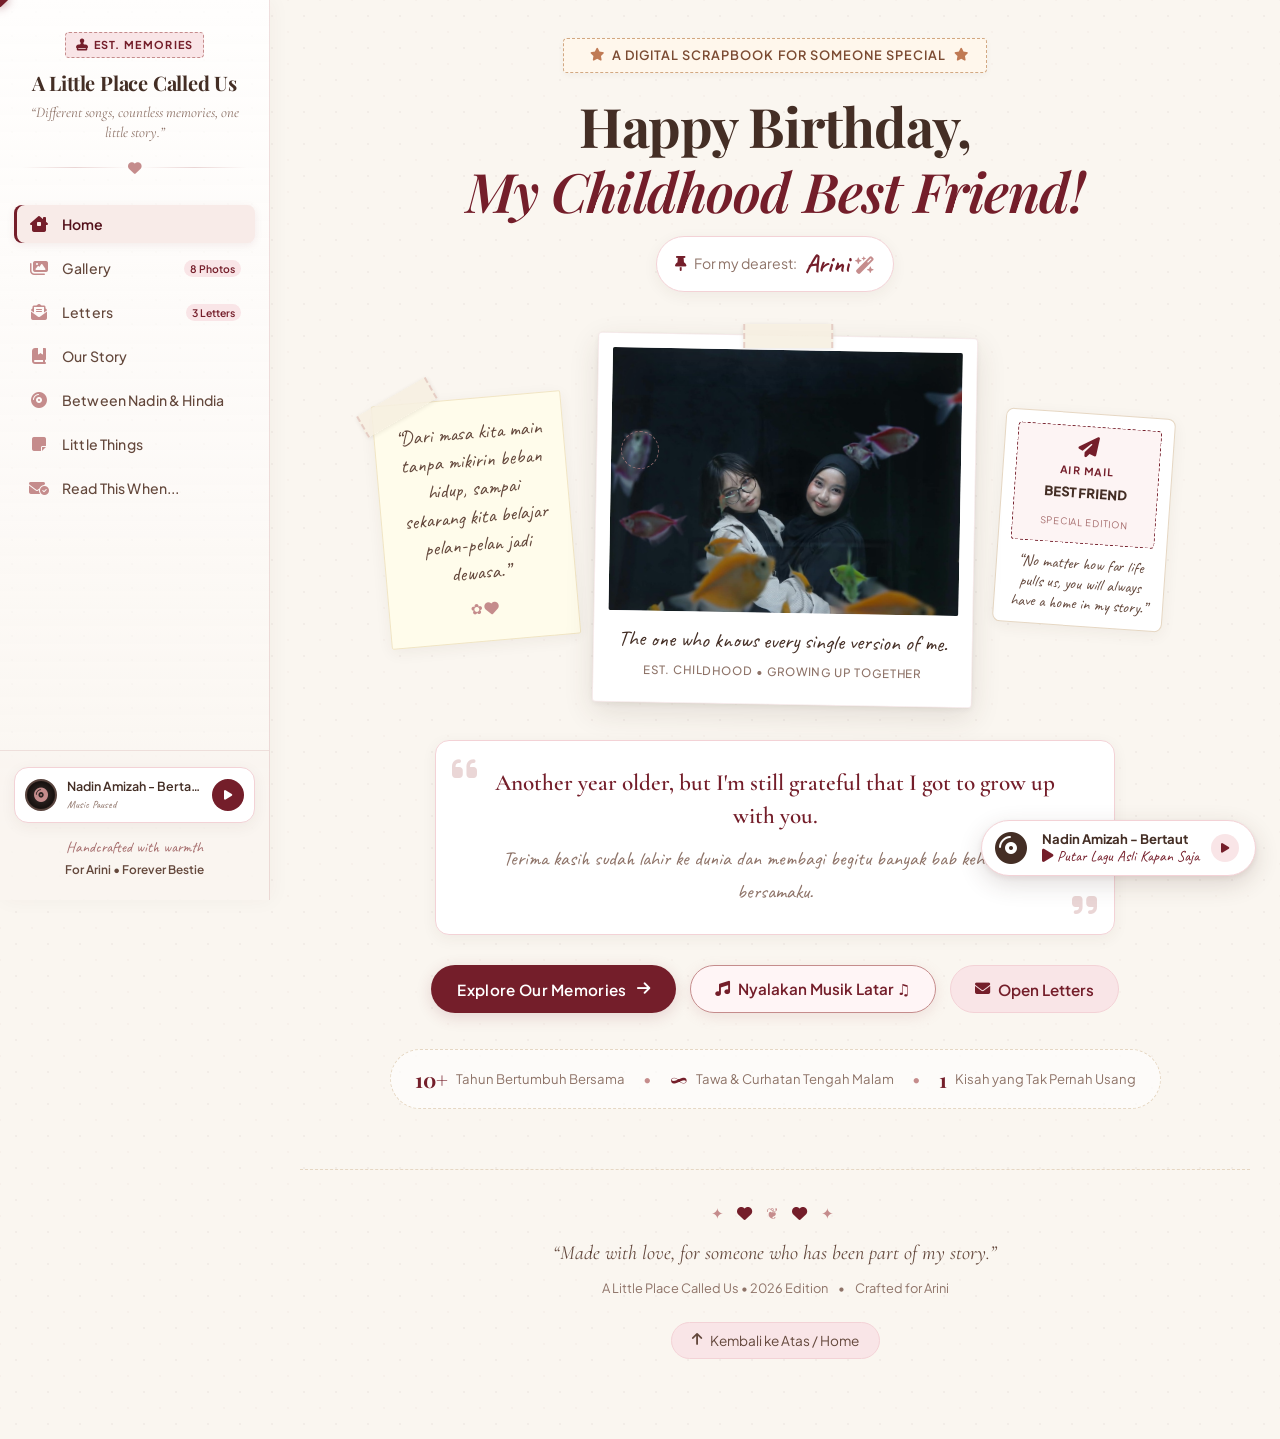
==== commit fa27d0c5: "update" ====
--- a/index.html
+++ b/index.html
@@ -84,9 +84,8 @@
   <!-- Sidebar Overlay (Mobile) -->
   <div class="sidebar-backdrop" id="sidebarBackdrop"></div>
 
-  <div class="layout-wrapper">
-    <!-- Sidebar Navigation -->
-    <aside class="sidebar" id="sidebar">
+  <!-- Sidebar Navigation Drawer -->
+  <aside class="sidebar" id="sidebar">
       <!-- Mobile Close Button inside drawer -->
       <button class="sidebar-close-btn" id="sidebarCloseBtn" aria-label="Tutup Menu">
         <i class="fa-solid fa-xmark"></i>
@@ -177,6 +176,8 @@
       </div>
     </aside>
 
+  <!-- Main Layout Wrapper -->
+  <div class="layout-wrapper">
     <!-- Main Content Container -->
     <main class="main-content" id="mainContent">
 
--- a/style.css
+++ b/style.css
@@ -528,7 +528,6 @@
   display: flex;
   min-height: 100vh;
   position: relative;
-  z-index: 2;
 }
 
 /* --- Left Permanent Sidebar --- */
@@ -542,7 +541,7 @@
   top: 0;
   bottom: 0;
   left: 0;
-  z-index: 1002;
+  z-index: 1005;
   box-shadow: 2px 0 20px rgba(68, 46, 37, 0.04);
   background-image: 
     linear-gradient(to bottom, rgba(255,255,255,0.7), rgba(246, 239, 233, 0.5)),
@@ -3194,13 +3193,25 @@
   /* Transform Sidebar into Mobile Drawer */
   .sidebar {
     transform: translateX(-100%);
-    transition: transform 0.35s cubic-bezier(0.25, 1, 0.5, 1);
+    transition: transform 0.35s cubic-bezier(0.25, 1, 0.5, 1), visibility 0.35s;
     top: 0;
+    bottom: 0;
+    left: 0;
     width: 290px;
-    z-index: 1002;
+    max-width: 85vw;
+    height: 100vh;
+    height: 100dvh;
+    z-index: 1005;
+    background-color: #FFFDF9;
+    box-shadow: 4px 0 25px rgba(68, 46, 37, 0.25);
+    visibility: hidden;
+    pointer-events: none;
+    -webkit-overflow-scrolling: touch;
   }
   .sidebar.mobile-open {
     transform: translateX(0);
+    visibility: visible;
+    pointer-events: auto;
   }
   .sidebar-close-btn {
     display: flex;
